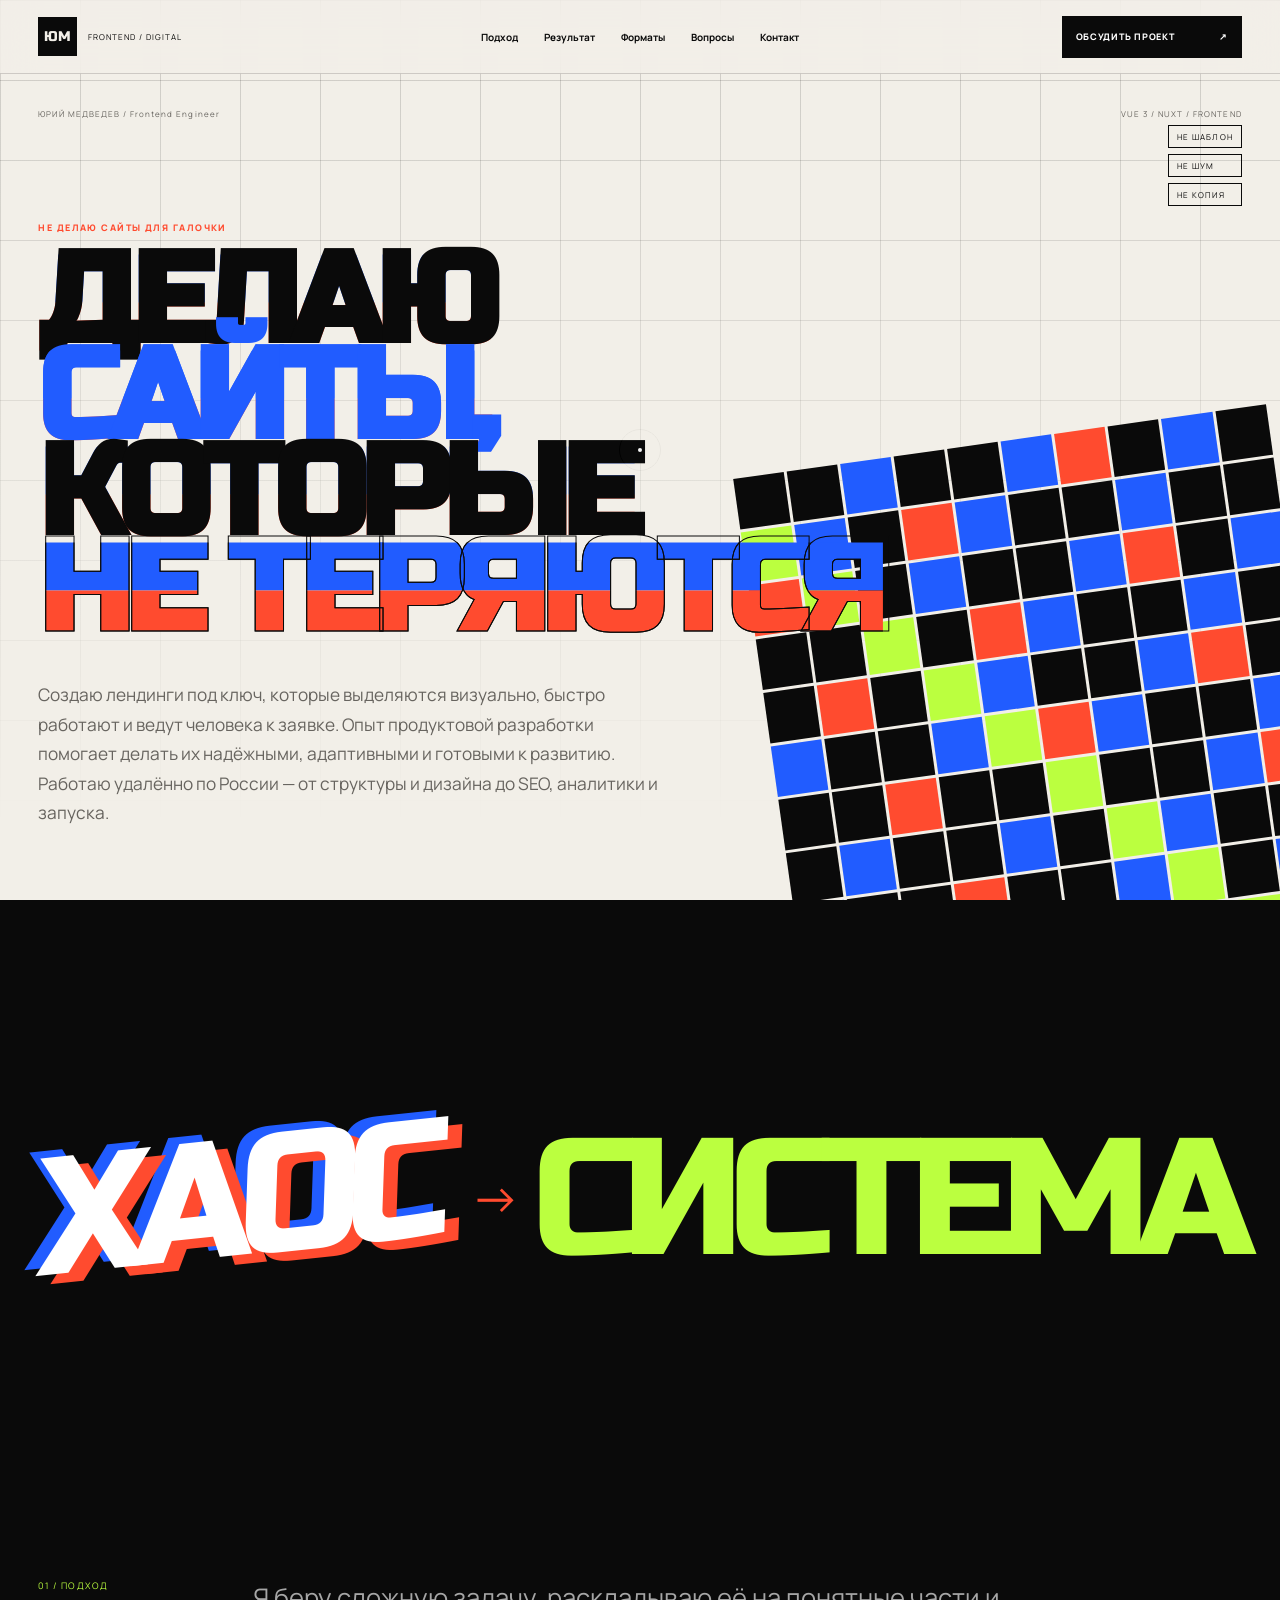
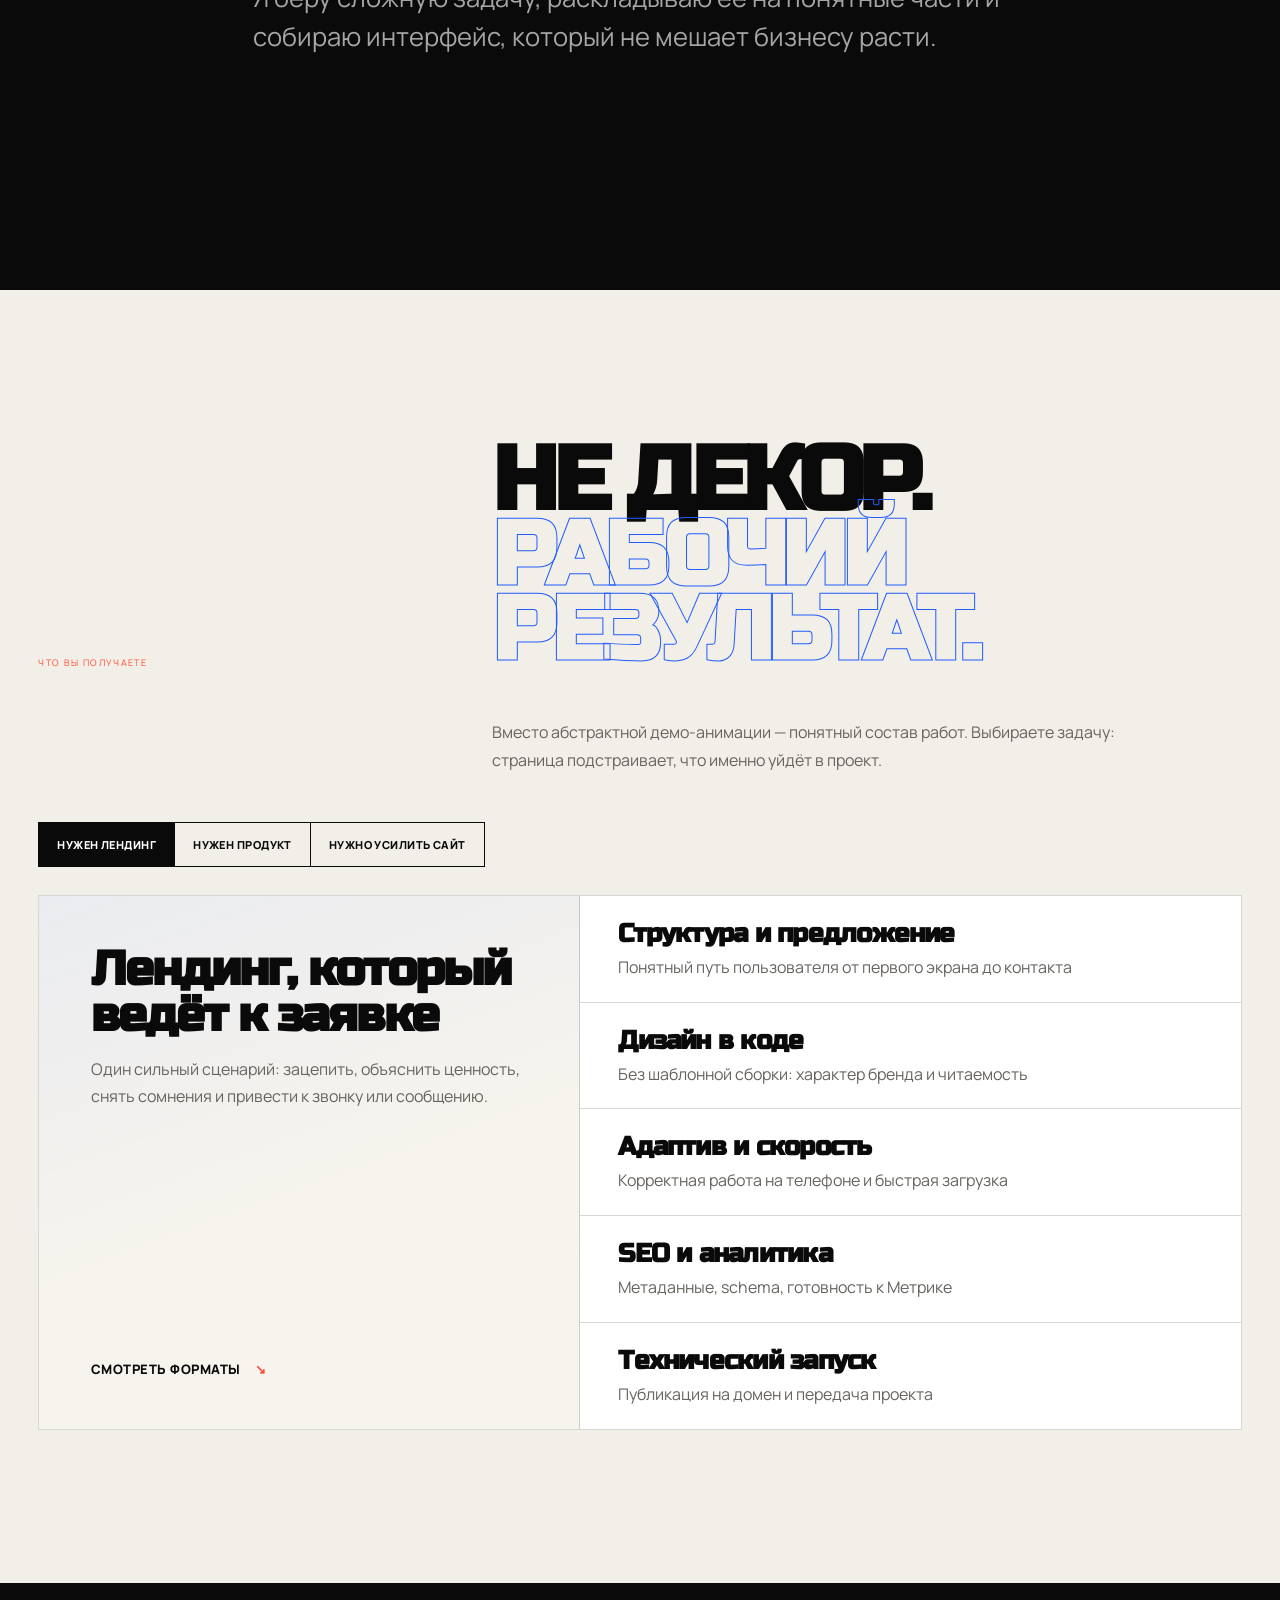
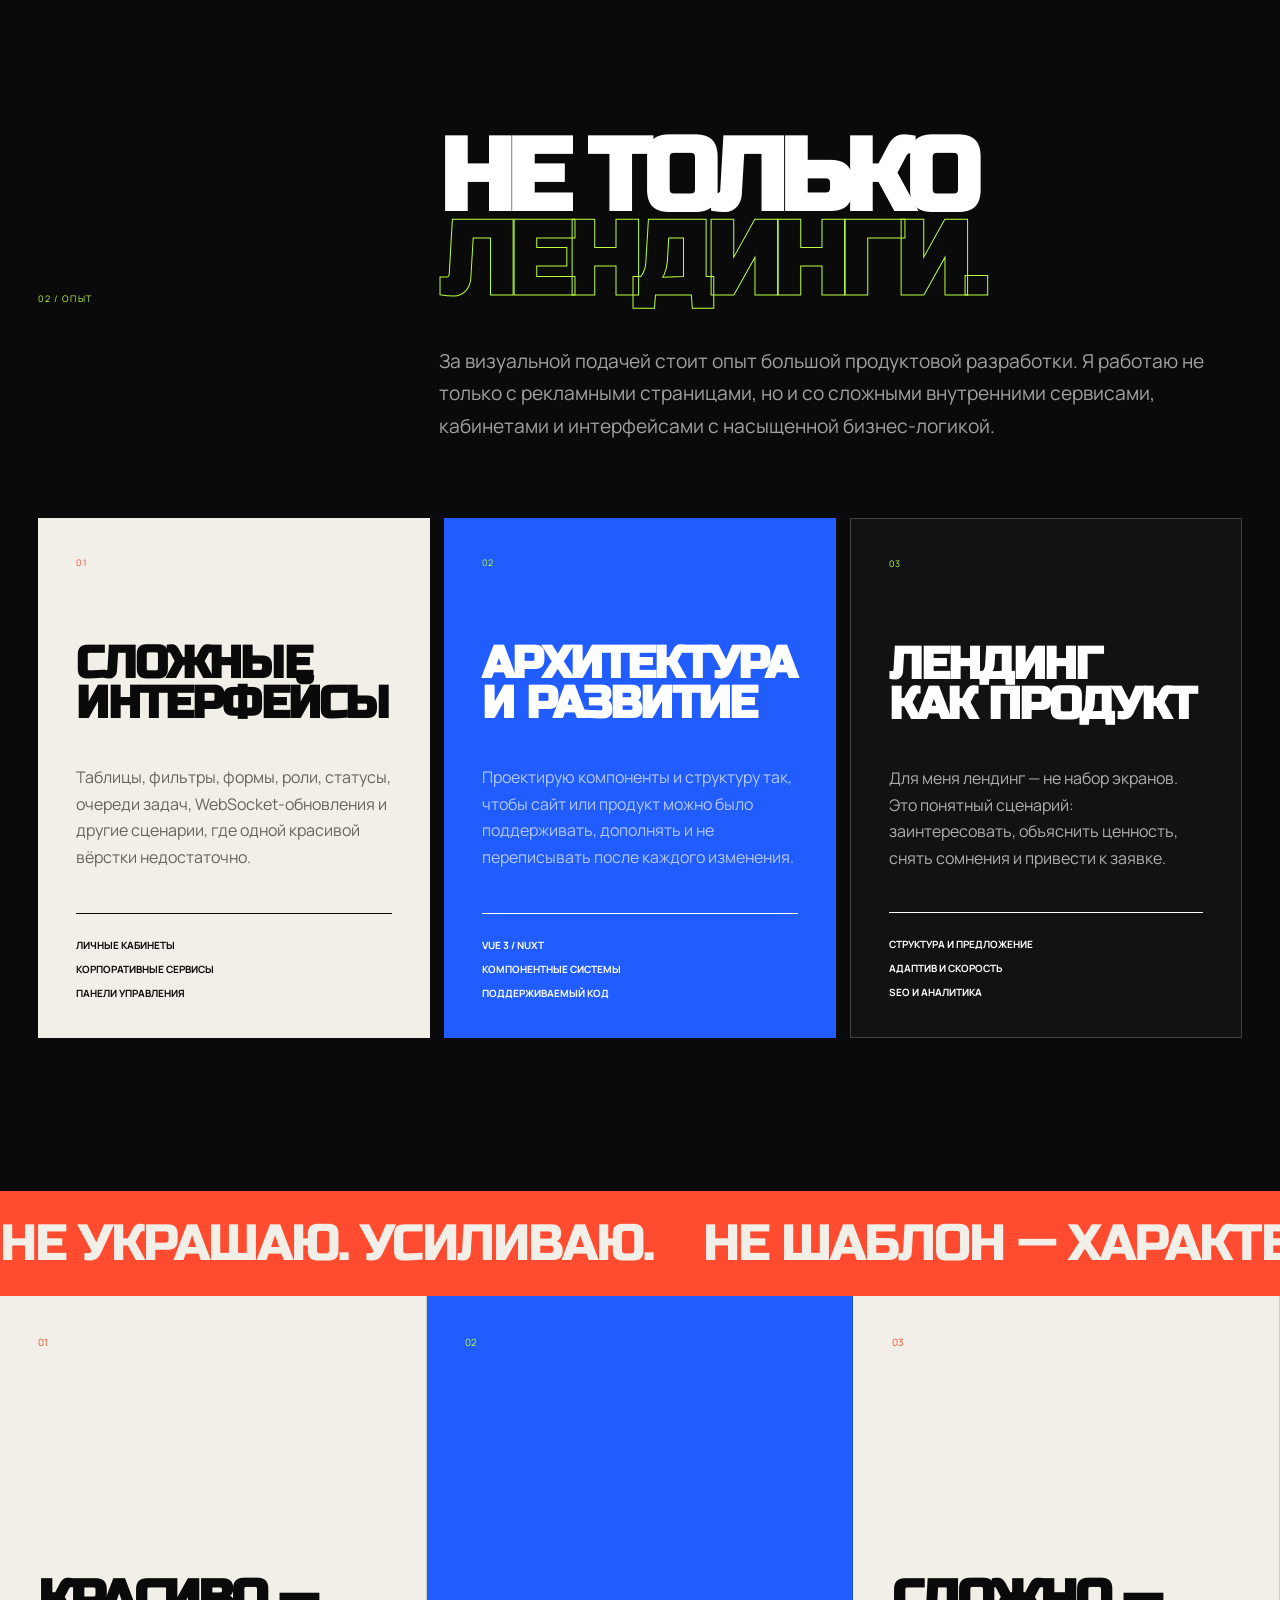
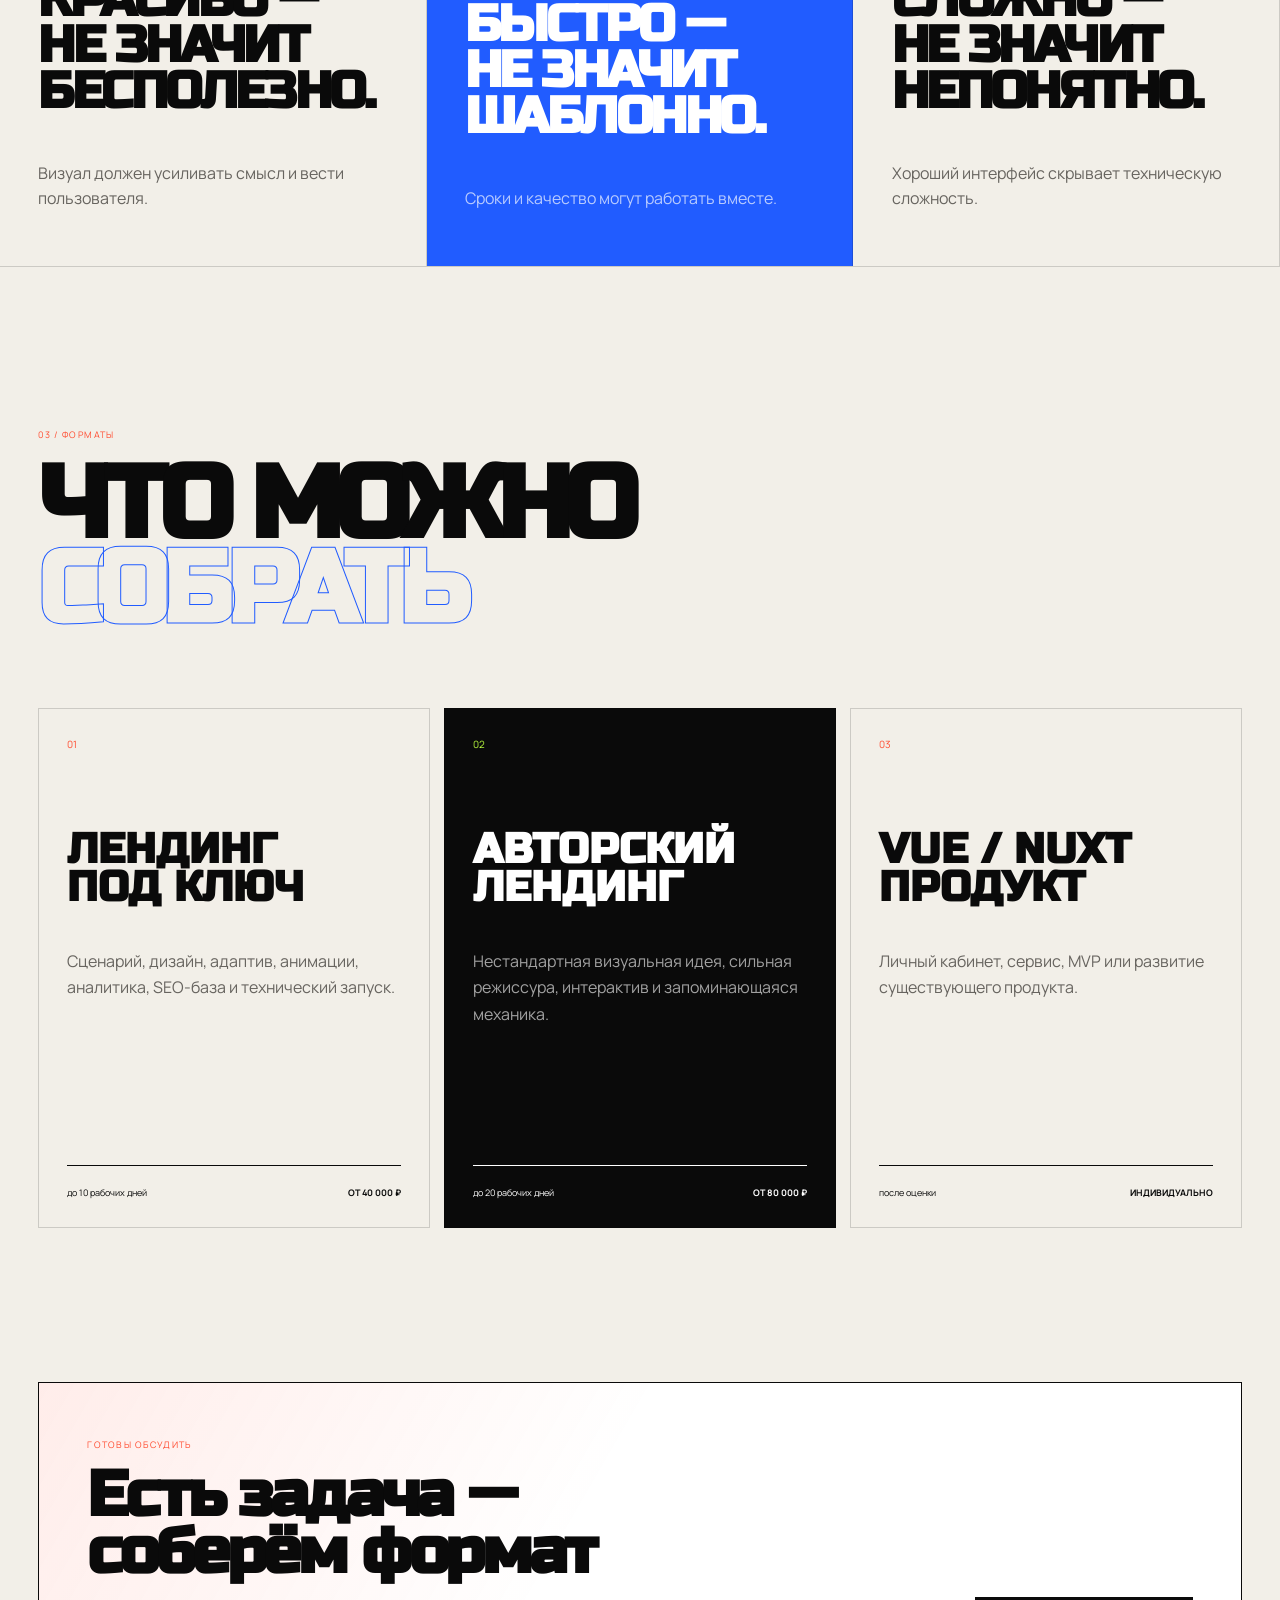
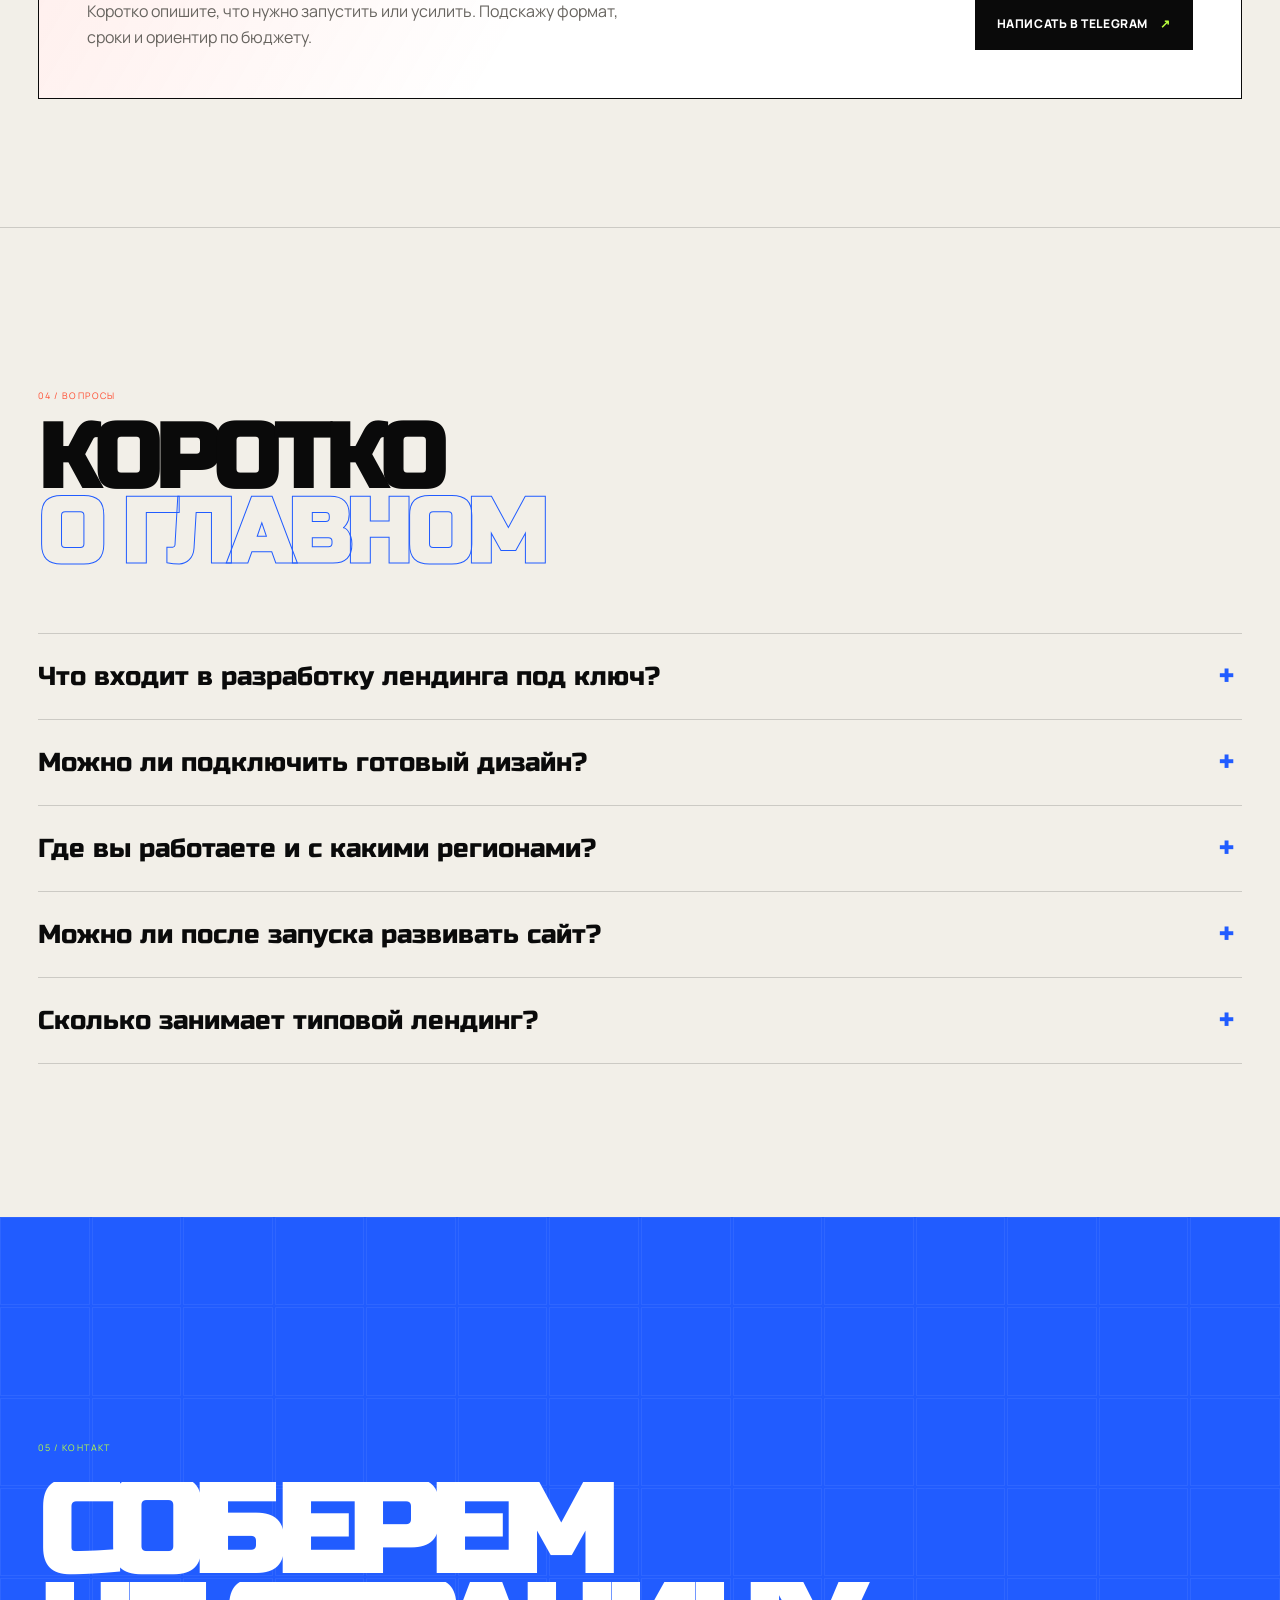
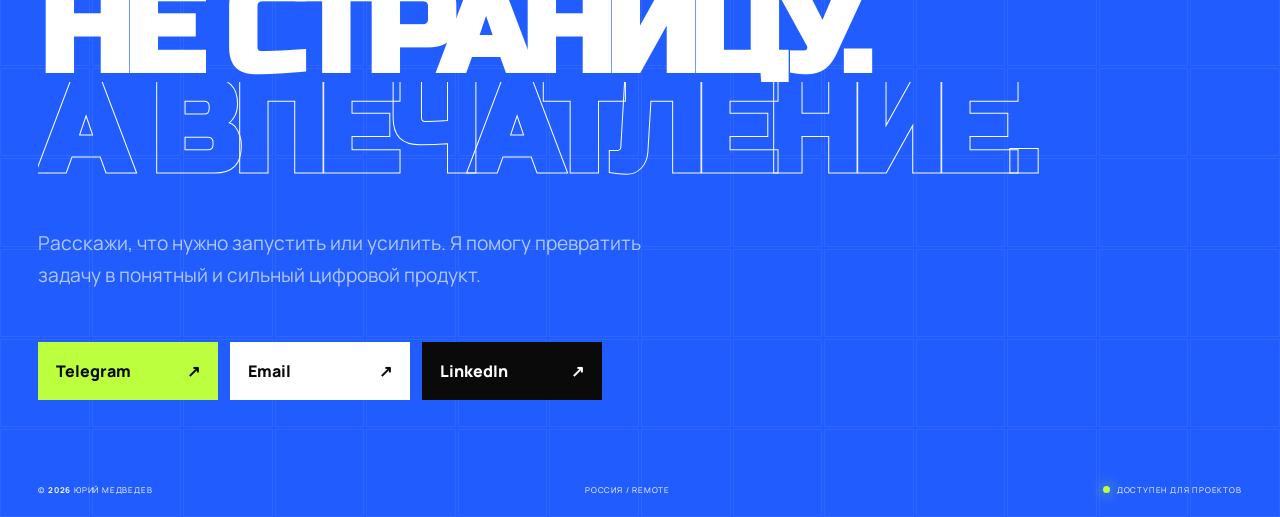
==== index.html @ 00f620ca "Publish vizitka v2: selling result block, seamless marquee, FAQ and SEO polish." ====
<!doctype html>
<html lang="ru">
<head>
  <meta charset="UTF-8">
  <meta name="viewport" content="width=device-width, initial-scale=1">

  <title>Разработка лендингов под ключ и Vue / Nuxt-интерфейсов — Юрий Медведев</title>
  <meta name="description" content="Лендинги под ключ от 40 000 ₽ и Vue / Nuxt-продукты: структура, дизайн, адаптив, анимации, SEO и запуск. Работаю удалённо по всей России. Telegram: @beer39.">
  <meta name="author" content="Юрий Медведев">
  <meta name="robots" content="index, follow, max-image-preview:large, max-snippet:-1">
  <meta name="theme-color" content="#f2efe8">
  <meta name="format-detection" content="telephone=no">
  <meta name="geo.region" content="RU-KGD">
  <meta name="geo.placename" content="Калининград">
  <meta name="keywords" content="разработка лендинга под ключ, авторский лендинг, создание сайта, Vue разработчик, Nuxt разработчик, frontend разработчик, продуктовый интерфейс, SEO лендинга, разработка сайта удалённо, Юрий Медведев">
  <link rel="alternate" hreflang="ru" href="http://mdv39.xsph.ru/">
  <link rel="alternate" hreflang="x-default" href="http://mdv39.xsph.ru/">

  <meta property="og:type" content="website">
  <meta property="og:title" content="Юрий Медведев — лендинги и Vue / Nuxt-интерфейсы">
  <meta property="og:description" content="От структуры и дизайна до SEO, аналитики и запуска. Удалённо по всей России.">
  <meta property="og:url" content="http://mdv39.xsph.ru/">
  <meta property="og:site_name" content="Юрий Медведев — веб-разработка">
  <meta property="og:image" content="http://mdv39.xsph.ru/preview.jpg">
  <meta property="og:image:alt" content="Юрий Медведев — разработка лендингов и интерфейсов">
  <meta property="og:locale" content="ru_RU">
  <meta name="twitter:card" content="summary_large_image">
  <meta name="twitter:title" content="Разработка лендингов под ключ — Юрий Медведев">
  <meta name="twitter:description" content="Лендинги от 40 000 ₽ и сложные Vue / Nuxt-интерфейсы. Удалённо по России.">
  <meta name="twitter:image" content="http://mdv39.xsph.ru/preview.jpg">

  <link rel="icon" href="favicon.svg" type="image/svg+xml">
  <link rel="shortcut icon" href="favicon.svg" type="image/svg+xml">
  <link rel="apple-touch-icon" href="favicon.svg">

  <link rel="canonical" href="http://mdv39.xsph.ru/">
  <link rel="preconnect" href="https://fonts.googleapis.com">
  <link rel="preconnect" href="https://fonts.gstatic.com" crossorigin>
  <link href="https://fonts.googleapis.com/css2?family=Manrope:wght@400;500;600;700;800&family=Russo+One&display=swap" rel="stylesheet">
  <link rel="stylesheet" href="style.css">
  <!-- Yandex.Metrika counter -->
    <script type="text/javascript">
    (function(m,e,t,r,i,k,a){
        m[i]=m[i]||function(){(m[i].a=m[i].a||[]).push(arguments)};
        m[i].l=1*new Date();
        for (var j = 0; j < document.scripts.length; j++) {if (document.scripts[j].src === r) { return; }}
        k=e.createElement(t),a=e.getElementsByTagName(t)[0],k.async=1,k.src=r,a.parentNode.insertBefore(k,a)
    })(window, document,'script','https://mc.yandex.ru/metrika/tag.js?id=111328054', 'ym');

    ym(111328054, 'init', {ssr:true, webvisor:true, clickmap:true, ecommerce:"dataLayer", referrer: document.referrer, url: location.href, accurateTrackBounce:true, trackLinks:true});
    </script>
    <noscript><div><img src="https://mc.yandex.ru/watch/111328054" style="position:absolute; left:-9999px;" alt="" /></div></noscript>
    <!-- /Yandex.Metrika counter -->

  <script type="application/ld+json">
  {
    "@context": "https://schema.org",
    "@graph": [
      {
        "@type": "WebSite",
        "@id": "http://mdv39.xsph.ru/#website",
        "url": "http://mdv39.xsph.ru/",
        "name": "Юрий Медведев — разработка сайтов",
        "description": "Лендинги под ключ и Vue / Nuxt-интерфейсы: структура, дизайн, SEO, аналитика и запуск.",
        "inLanguage": "ru-RU",
        "publisher": {"@id": "http://mdv39.xsph.ru/#person"}
      },
      {
        "@type": "Person",
        "@id": "http://mdv39.xsph.ru/#person",
        "name": "Юрий Медведев",
        "alternateName": "Yuri Medvedev",
        "jobTitle": "Frontend-разработчик",
        "url": "http://mdv39.xsph.ru/",
        "email": "pq39kmk@mail.ru",
        "address": {
          "@type": "PostalAddress",
          "addressLocality": "Калининград",
          "addressCountry": "RU"
        },
        "sameAs": [
          "https://t.me/beer39",
          "https://www.linkedin.com/in/yuri-medvedev39/"
        ],
        "knowsAbout": [
          "Разработка лендингов",
          "Vue.js",
          "Nuxt",
          "Адаптивная вёрстка",
          "Веб-производительность",
          "Архитектура интерфейсов",
          "SEO"
        ]
      },
      {
        "@type": "ProfessionalService",
        "@id": "http://mdv39.xsph.ru/#service",
        "name": "Разработка лендингов и веб-интерфейсов",
        "url": "http://mdv39.xsph.ru/",
        "provider": {"@id": "http://mdv39.xsph.ru/#person"},
        "areaServed": [
          {"@type": "Country", "name": "Россия"},
          {"@type": "AdministrativeArea", "name": "Калининградская область"}
        ],
        "serviceType": [
          "Лендинг под ключ",
          "Авторский лендинг",
          "Разработка Vue / Nuxt-интерфейсов"
        ],
        "priceRange": "₽₽",
        "hasOfferCatalog": {
          "@type": "OfferCatalog",
          "name": "Форматы работы",
          "itemListElement": [
            {
              "@type": "Offer",
              "priceCurrency": "RUB",
              "price": "40000",
              "itemOffered": {
                "@type": "Service",
                "name": "Лендинг под ключ",
                "description": "Сценарий, дизайн, адаптив, анимации, SEO-база, аналитика и технический запуск."
              }
            },
            {
              "@type": "Offer",
              "priceCurrency": "RUB",
              "price": "80000",
              "itemOffered": {
                "@type": "Service",
                "name": "Авторский лендинг",
                "description": "Нестандартная визуальная идея, сильная режиссура, интерактив и запоминающаяся механика."
              }
            },
            {
              "@type": "Offer",
              "itemOffered": {
                "@type": "Service",
                "name": "Vue / Nuxt продукт",
                "description": "Личный кабинет, сервис, MVP или развитие существующего продукта."
              }
            }
          ]
        }
      },
      {
        "@type": "FAQPage",
        "@id": "http://mdv39.xsph.ru/#faq",
        "mainEntity": [
          {
            "@type": "Question",
            "name": "Что входит в разработку лендинга под ключ?",
            "acceptedAnswer": {
              "@type": "Answer",
              "text": "Структура страницы, визуальная концепция, адаптивная разработка, анимации, базовая SEO-настройка, подключение аналитики и технический запуск."
            }
          },
          {
            "@type": "Question",
            "name": "Можно ли подключить готовый дизайн?",
            "acceptedAnswer": {
              "@type": "Answer",
              "text": "Да. Возможна разработка по готовому макету или полный цикл от структуры и визуального направления до публикации."
            }
          },
          {
            "@type": "Question",
            "name": "Где вы работаете и с какими регионами?",
            "acceptedAnswer": {
              "@type": "Answer",
              "text": "Работаю удалённо по всей России. База в Калининграде, проекты веду с клиентами из любых регионов — от Москвы и Санкт-Петербурга до регионов. Связь в Telegram, email или LinkedIn."
            }
          },
          {
            "@type": "Question",
            "name": "Можно ли после запуска развивать сайт?",
            "acceptedAnswer": {
              "@type": "Answer",
              "text": "Да. Структура и код создаются так, чтобы добавлять новые блоки, страницы, интеграции и функциональность без полной переделки проекта."
            }
          },
          {
            "@type": "Question",
            "name": "Сколько занимает типовой лендинг?",
            "acceptedAnswer": {
              "@type": "Answer",
              "text": "Обычно 1–3 недели в зависимости от объёма, контента и правок. Сложный продукт или Vue / Nuxt-интерфейс оценивается отдельно после короткого брифа."
            }
          }
        ]
      }
    ]
  }
  </script>

</head>

<body>
  <div class="preloader" id="preloader">
    <div class="preloader__word">СОБИРАЮ</div>
    <div class="preloader__line"><i></i></div>
    <span>структуру из хаоса</span>
  </div>

  <div class="cursor" aria-hidden="true">
    <span></span>
  </div>

  <header class="header">
    <a class="brand magnetic" href="#top">
      <span>ЮМ</span>
      <small>frontend / digital</small>
    </a>

    <nav>
      <a href="#approach">Подход</a>
      <a href="#result">Результат</a>
      <!-- <a href="#landings">Работы</a> -->
      <a href="#services">Форматы</a>
      <a href="#faq">Вопросы</a>
      <a href="#contact">Контакт</a>
    </nav>

    <a class="header-action magnetic" href="#contact">
      Обсудить проект
      <b>↗</b>
    </a>
  </header>

  <main>
    <section class="hero" id="top">
      <div class="hero__topline reveal">
        <span>ЮРИЙ МЕДВЕДЕВ / Frontend Engineer</span>
        <span class="hero__topline-info">VUE 3 / NUXT / FRONTEND</span>
      </div>

      <div class="hero__copy">
        <p class="hero__eyebrow reveal">НЕ ДЕЛАЮ САЙТЫ ДЛЯ ГАЛОЧКИ</p>

        <h1 class="hero-title" aria-label="Делаю сайты, которые не теряются">
          <span class="hero-line line-a">
            <i data-shadow="ДЕЛАЮ">ДЕЛАЮ</i>
          </span>
          <span class="hero-line line-b">
            <i data-shadow="САЙТЫ,">САЙТЫ,</i>
          </span>
          <span class="hero-line line-c">
            <i data-shadow="КОТОРЫЕ">КОТОРЫЕ</i>
          </span>
          <span class="hero-line line-d">
            <i data-shadow="НЕ ТЕРЯЮТСЯ">НЕ ТЕРЯЮТСЯ</i>
          </span>
        </h1>

        <div class="hero__bottom reveal">
          <p>
            Создаю лендинги под ключ, которые выделяются визуально,
            быстро работают и ведут человека к заявке. Опыт продуктовой разработки помогает делать их надёжными, адаптивными и готовыми к развитию.
             Работаю удалённо по России — от структуры и дизайна до SEO, аналитики и запуска.
          </p>

<!--          <a class="hero-cta magnetic" href="#landings">-->
<!--            <span>Посмотреть лендинги</span>-->
<!--            <b>↓</b>-->
<!--          </a>-->
        </div>
      </div>

      <div class="hero-grid" id="heroGrid" aria-hidden="true"></div>

      <div class="hero__stamp">
        <span>НЕ ШАБЛОН</span>
        <span>НЕ ШУМ</span>
        <span>НЕ КОПИЯ</span>
      </div>
    </section>

    <section class="transition-section" id="approach">
      <div class="transition-word chaos-word">ХАОС</div>
      <div class="transition-arrow">↓</div>
      <div class="transition-word system-word">СИСТЕМА</div>

      <div class="transition-copy reveal">
        <span>01 / ПОДХОД</span>
        <p>
          Я беру сложную задачу, раскладываю её на понятные части
          и собираю интерфейс, который не мешает бизнесу расти.
        </p>
      </div>
    </section>

    <section class="result-section" id="result" aria-labelledby="result-title">
      <div class="result-head reveal">
        <span>ЧТО ВЫ ПОЛУЧАЕТЕ</span>
        <h2 id="result-title">НЕ ДЕКОР.<br><em>РАБОЧИЙ РЕЗУЛЬТАТ.</em></h2>
        <p>
          Вместо абстрактной демо-анимации — понятный состав работ.
          Выбираете задачу: страница подстраивает, что именно уйдёт в проект.
        </p>
      </div>

      <div class="result-tabs" role="tablist" aria-label="Тип задачи">
        <button type="button" class="result-tab is-active" role="tab" aria-selected="true" aria-controls="panel-landing" id="tab-landing" data-panel="landing">Нужен лендинг</button>
        <button type="button" class="result-tab" role="tab" aria-selected="false" aria-controls="panel-product" id="tab-product" data-panel="product">Нужен продукт</button>
        <button type="button" class="result-tab" role="tab" aria-selected="false" aria-controls="panel-upgrade" id="tab-upgrade" data-panel="upgrade">Нужно усилить сайт</button>
      </div>

      <div class="result-panels">
        <div class="result-panel is-active" role="tabpanel" id="panel-landing" aria-labelledby="tab-landing">
          <div class="result-copy">
            <h3>Лендинг, который ведёт к заявке</h3>
            <p>Один сильный сценарий: зацепить, объяснить ценность, снять сомнения и привести к звонку или сообщению.</p>
            <a class="result-cta magnetic" href="#services">Смотреть форматы <b>↘</b></a>
          </div>
          <ul class="result-list">
            <li><strong>Структура и предложение</strong><span>Понятный путь пользователя от первого экрана до контакта</span></li>
            <li><strong>Дизайн в коде</strong><span>Без шаблонной сборки: характер бренда и читаемость</span></li>
            <li><strong>Адаптив и скорость</strong><span>Корректная работа на телефоне и быстрая загрузка</span></li>
            <li><strong>SEO и аналитика</strong><span>Метаданные, schema, готовность к Метрике</span></li>
            <li><strong>Технический запуск</strong><span>Публикация на домен и передача проекта</span></li>
          </ul>
        </div>

        <div class="result-panel" role="tabpanel" id="panel-product" aria-labelledby="tab-product" hidden>
          <div class="result-copy">
            <h3>Vue / Nuxt-интерфейс под рост</h3>
            <p>Кабинет, сервис или MVP: архитектура, которую можно развивать, а не переписывать после каждого изменения.</p>
            <a class="result-cta magnetic" href="#services">Обсудить продукт <b>↘</b></a>
          </div>
          <ul class="result-list">
            <li><strong>Сценарии и роли</strong><span>Экраны под реальные задачи пользователей</span></li>
            <li><strong>Компонентная система</strong><span>Единый UI, меньше хаоса между дизайном и кодом</span></li>
            <li><strong>Данные без тормозов</strong><span>Таблицы, фильтры, статусы и обновления</span></li>
            <li><strong>Поддерживаемый код</strong><span>Vue 3 / Nuxt и понятная структура</span></li>
            <li><strong>План развития</strong><span>Что делать после первого релиза</span></li>
          </ul>
        </div>

        <div class="result-panel" role="tabpanel" id="panel-upgrade" aria-labelledby="tab-upgrade" hidden>
          <div class="result-copy">
            <h3>Усиление существующего проекта</h3>
            <p>Если сайт уже есть, но он не продаёт, тормозит или сложно поддерживать — разбираем узкие места и усиливаем точечно.</p>
            <a class="result-cta magnetic" href="#contact">Запросить оценку <b>↗</b></a>
          </div>
          <ul class="result-list">
            <li><strong>Аудит</strong><span>Структура, скорость, SEO, адаптив и сценарий</span></li>
            <li><strong>Приоритеты</strong><span>Что даст эффект быстрее всего</span></li>
            <li><strong>Точечные правки</strong><span>Без полной переделки, если она не нужна</span></li>
            <li><strong>Новое предложение</strong><span>Тексты и блоки, которые закрывают возражения</span></li>
            <li><strong>Дорожная карта</strong><span>Понятный план следующих шагов</span></li>
          </ul>
        </div>
      </div>
    </section>
<!--
    <section class="portfolio" id="landings">
      <div class="portfolio-head reveal">
        <span>02 / РАБОТЫ</span>
        <h2>САЙТЫ,<br><em>КОТОРЫЕ ГОВОРЯТ</em></h2>
        <p>
          Несколько выбранных проектов на главной.
          Полная подборка — на отдельной странице.
        </p>
      </div>

      <div class="portfolio-grid">
        <a class="portfolio-card reveal" href="#" target="_blank" rel="noopener">
          <img src="assets/landing-01.svg" alt="Превью лендинга — замените на скрин проекта" width="1200" height="800" loading="lazy">
          <div><span>Лендинг / 01</span><h3>Название проекта</h3><b>Открыть сайт ↗</b></div>
        </a>
        <a class="portfolio-card reveal" href="#" target="_blank" rel="noopener">
          <img src="assets/landing-02.svg" alt="Превью лендинга — замените на скрин проекта" width="1200" height="800" loading="lazy">
          <div><span>Лендинг / 02</span><h3>Название проекта</h3><b>Открыть сайт ↗</b></div>
        </a>
        <a class="portfolio-card reveal" href="#" target="_blank" rel="noopener">
          <img src="assets/landing-03.svg" alt="Превью лендинга — замените на скрин проекта" width="1200" height="800" loading="lazy">
          <div><span>Лендинг / 03</span><h3>Название проекта</h3><b>Открыть сайт ↗</b></div>
        </a>
        <a class="portfolio-card reveal" href="#" target="_blank" rel="noopener">
          <img src="assets/landing-04.svg" alt="Превью лендинга — замените на скрин проекта" width="1200" height="800" loading="lazy">
          <div><span>Лендинг / 04</span><h3>Название проекта</h3><b>Открыть сайт ↗</b></div>
        </a>
      </div>

      <a class="portfolio-all magnetic reveal" href="landings.html">
        <span>Посмотреть все работы</span><b>↗</b>
      </a>
    </section>
-->

    <section class="expertise" id="proof">
      <div class="expertise-head reveal">
        <span>02 / ОПЫТ</span>
        <h2>НЕ ТОЛЬКО<br><em>ЛЕНДИНГИ.</em></h2>
        <p>
          За визуальной подачей стоит опыт большой продуктовой разработки.
          Я работаю не только с рекламными страницами, но и со сложными
          внутренними сервисами, кабинетами и интерфейсами с насыщенной бизнес-логикой.
        </p>
      </div>

      <div class="expertise-grid">
        <article class="expertise-card reveal">
          <span>01</span>
          <h3>СЛОЖНЫЕ<br>ИНТЕРФЕЙСЫ</h3>
          <p>
            Таблицы, фильтры, формы, роли, статусы, очереди задач,
            WebSocket-обновления и другие сценарии, где одной красивой вёрстки недостаточно.
          </p>
          <ul>
            <li>Личные кабинеты</li>
            <li>Корпоративные сервисы</li>
            <li>Панели управления</li>
          </ul>
        </article>

        <article class="expertise-card expertise-card--blue reveal">
          <span>02</span>
          <h3>АРХИТЕКТУРА<br>И РАЗВИТИЕ</h3>
          <p>
            Проектирую компоненты и структуру так, чтобы сайт или продукт
            можно было поддерживать, дополнять и не переписывать после каждого изменения.
          </p>
          <ul>
            <li>Vue 3 / Nuxt</li>
            <li>Компонентные системы</li>
            <li>Поддерживаемый код</li>
          </ul>
        </article>

        <article class="expertise-card expertise-card--dark reveal">
          <span>03</span>
          <h3>ЛЕНДИНГ<br>КАК ПРОДУКТ</h3>
          <p>
            Для меня лендинг — не набор экранов. Это понятный сценарий:
            заинтересовать, объяснить ценность, снять сомнения и привести к заявке.
          </p>
          <ul>
            <li>Структура и предложение</li>
            <li>Адаптив и скорость</li>
            <li>SEO и аналитика</li>
          </ul>
        </article>
      </div>
    </section>

<section class="manifest">
      <div class="manifest-marquee" aria-hidden="true">
        <div class="manifest-track">
          <div class="manifest-group">
            <span>НЕ УКРАШАЮ. УСИЛИВАЮ.</span>
            <span>НЕ ШАБЛОН — ХАРАКТЕР.</span>
            <span>СМЫСЛ ПРЕЖДЕ ДЕКОРА.</span>
            <span>БЫСТРО И ПО ДЕЛУ.</span>
            <span>ОТ СТРУКТУРЫ ДО ЗАПУСКА.</span>
            <span>САЙТ, КОТОРЫЙ РАБОТАЕТ.</span>
          </div>
          <div class="manifest-group">
            <span>НЕ УКРАШАЮ. УСИЛИВАЮ.</span>
            <span>НЕ ШАБЛОН — ХАРАКТЕР.</span>
            <span>СМЫСЛ ПРЕЖДЕ ДЕКОРА.</span>
            <span>БЫСТРО И ПО ДЕЛУ.</span>
            <span>ОТ СТРУКТУРЫ ДО ЗАПУСКА.</span>
            <span>САЙТ, КОТОРЫЙ РАБОТАЕТ.</span>
          </div>
        </div>
      </div>

      <div class="manifest-grid">
        <article class="manifest-card reveal">
          <span>01</span>
          <h3>КРАСИВО —<br>НЕ ЗНАЧИТ<br>БЕСПОЛЕЗНО.</h3>
          <p>Визуал должен усиливать смысл и вести пользователя.</p>
        </article>

        <article class="manifest-card manifest-card--dark reveal">
          <span>02</span>
          <h3>БЫСТРО —<br>НЕ ЗНАЧИТ<br>ШАБЛОННО.</h3>
          <p>Сроки и качество могут работать вместе.</p>
        </article>

        <article class="manifest-card reveal">
          <span>03</span>
          <h3>СЛОЖНО —<br>НЕ ЗНАЧИТ<br>НЕПОНЯТНО.</h3>
          <p>Хороший интерфейс скрывает техническую сложность.</p>
        </article>
      </div>
    </section>

    <section class="services" id="services">
      <div class="services-head reveal">
        <span>03 / ФОРМАТЫ</span>
        <h2>ЧТО МОЖНО<br><em>СОБРАТЬ</em></h2>
      </div>

      <div class="services-grid">
        <article class="service-card reveal">
          <div class="service-no">01</div>
          <h3>ЛЕНДИНГ<br>ПОД КЛЮЧ</h3>
          <p>
            Сценарий, дизайн, адаптив, анимации,
            аналитика, SEO-база и технический запуск.
          </p>
          <div class="service-bottom">
            <span>до 10 рабочих дней</span>
            <strong>от 40 000 ₽</strong>
          </div>
        </article>

        <article class="service-card service-card--accent reveal">
          <div class="service-no">02</div>
          <h3>АВТОРСКИЙ<br>ЛЕНДИНГ</h3>
          <p>
            Нестандартная визуальная идея, сильная режиссура,
            интерактив и запоминающаяся механика.
          </p>
          <div class="service-bottom">
            <span>до 20 рабочих дней</span>
            <strong>от 80 000 ₽</strong>
          </div>
        </article>

        <article class="service-card reveal">
          <div class="service-no">03</div>
          <h3>VUE / NUXT<br>ПРОДУКТ</h3>
          <p>
            Личный кабинет, сервис, MVP или развитие
            существующего продукта.
          </p>
          <div class="service-bottom">
            <span>после оценки</span>
            <strong>индивидуально</strong>
          </div>
        </article>
      </div>
    </section>

    <section class="mid-cta" aria-label="Быстрый контакт">
      <div class="mid-cta__inner reveal">
        <div>
          <span>ГОТОВЫ ОБСУДИТЬ</span>
          <h2>Есть задача —<br>соберём формат</h2>
          <p>Коротко опишите, что нужно запустить или усилить. Подскажу формат, сроки и ориентир по бюджету.</p>
        </div>
        <a class="magnetic" href="https://t.me/beer39" target="_blank" rel="noopener">Написать в Telegram <b>↗</b></a>
      </div>
    </section>


    <section class="faq" id="faq">
      <div class="faq-head reveal">
        <span>04 / ВОПРОСЫ</span>
        <h2>КОРОТКО<br><em>О ГЛАВНОМ</em></h2>
      </div>

      <div class="faq-list">
        <details class="reveal">
          <summary>Что входит в разработку лендинга под ключ?</summary>
          <p>Структура страницы, визуальная концепция, адаптивная разработка, анимации, базовая SEO-настройка, подключение аналитики и технический запуск.</p>
        </details>
        <details class="reveal">
          <summary>Можно ли подключить готовый дизайн?</summary>
          <p>Да. Могу разработать сайт по готовому макету либо собрать весь проект целиком — от структуры и визуального направления до публикации.</p>
        </details>
        <details class="reveal">
          <summary>Где вы работаете и с какими регионами?</summary>
          <p>Работаю удалённо по всей России. База в Калининграде, проекты веду с клиентами из любых регионов — Москва, Санкт-Петербург и дальше. Связь в Telegram, email или LinkedIn.</p>
        </details>
        <details class="reveal">
          <summary>Можно ли после запуска развивать сайт?</summary>
          <p>Да. Структура и код создаются так, чтобы добавлять новые блоки, страницы, интеграции и функциональность без полной переделки проекта.</p>
        </details>
        <details class="reveal">
          <summary>Сколько занимает типовой лендинг?</summary>
          <p>Обычно 1–3 недели в зависимости от объёма, контента и правок. Сложный продукт или Vue / Nuxt-интерфейс оцениваю отдельно после короткого брифа.</p>
        </details>
      </div>
    </section>

    <section class="contact" id="contact">
      <div class="contact-grid" id="contactGrid" aria-hidden="true"></div>

      <div class="contact-copy">
        <span class="contact-label reveal">05 / КОНТАКТ</span>

        <h2 class="contact-title">
          <span><i>СОБЕРЁМ</i></span>
          <span><i>НЕ СТРАНИЦУ.</i></span>
          <span class="outline"><i>А ВПЕЧАТЛЕНИЕ.</i></span>
        </h2>

        <p class="contact-text reveal">
          Расскажи, что нужно запустить или усилить.
          Я помогу превратить задачу в понятный и сильный цифровой продукт.
        </p>

        <div class="contact-links reveal">
          <a class="magnetic" href="https://t.me/beer39" target="_blank" rel="noopener">
            Telegram <b>↗</b>
          </a>
          <div class="contact-email">
            <a class="magnetic" href="mailto:pq39kmk@mail.ru" data-email="pq39kmk@mail.ru">
              Email <b>↗</b>
            </a>
            <button type="button" class="email-copy" aria-label="Скопировать email">
              Скопировать
            </button>
          </div>
          <a class="magnetic" href="https://www.linkedin.com/in/yuri-medvedev39/" target="_blank" rel="noopener">
            LinkedIn <b>↗</b>
          </a>
        </div>
      </div>

      <footer>
        <span>© <b id="year"></b> ЮРИЙ МЕДВЕДЕВ</span>
        <span>РОССИЯ / REMOTE</span>
        <span><i></i> ДОСТУПЕН ДЛЯ ПРОЕКТОВ</span>
      </footer>
    </section>
  </main>

  <script src="script.js"></script>
</body>
</html>
---- style.css ----
:root {
  --paper: #f2efe8;
  --ink: #0a0a0a;
  --muted: #67645f;
  --line: rgba(10,10,10,.16);
  --red: #ff4b2f;
  --blue: #215cff;
  --lime: #bbff3f;
  --yellow: #ffcc00;
  --display: "Russo One", sans-serif;
  --body: "Manrope", sans-serif;
  --pad: clamp(18px, 3vw, 48px);
}

* { box-sizing: border-box; }
html { scroll-behavior: smooth; }
body {
  margin: 0;
  color: var(--ink);
  background: var(--paper);
  font-family: var(--body);
  overflow-x: hidden;
  cursor: none;
}
body.locked { overflow: hidden; }

a { color: inherit; text-decoration: none; }
button { color: inherit; font: inherit; }
::selection { color: white; background: var(--red); }

.preloader {
  position: fixed;
  inset: 0;
  z-index: 9999;
  padding: var(--pad);
  display: flex;
  flex-direction: column;
  justify-content: center;
  color: var(--paper);
  background: var(--ink);
  transition: transform 1s cubic-bezier(.76,0,.24,1);
}
.preloader.hide { transform: translateY(-100%); }
.preloader__word {
  font-family: var(--display);
  font-size: clamp(70px, 15vw, 220px);
  line-height: .8;
  letter-spacing: -.08em;
}
.preloader__line {
  height: 3px;
  margin: 40px 0 15px;
  background: rgba(255,255,255,.15);
  overflow: hidden;
}
.preloader__line i {
  display: block;
  width: 100%;
  height: 100%;
  background: var(--lime);
  transform-origin: left;
  animation: load 1.5s cubic-bezier(.65,0,.35,1) forwards;
}
.preloader span {
  color: rgba(255,255,255,.55);
  font-size: 10px;
  letter-spacing: .16em;
  text-transform: uppercase;
}
@keyframes load { from { transform: scaleX(0); } to { transform: scaleX(1); } }

.cursor {
  position: fixed;
  top: 0;
  left: 0;
  z-index: 9998;
  width: 42px;
  height: 42px;
  border: 1px solid var(--ink);
  border-radius: 50%;
  pointer-events: none;
  transform: translate(-50%,-50%);
  transition: width .2s, height .2s, background .2s, border-color .2s;
  mix-blend-mode: difference;
}
.cursor span {
  position: absolute;
  left: 50%;
  top: 50%;
  width: 4px;
  height: 4px;
  border-radius: 50%;
  background: white;
  transform: translate(-50%,-50%);
}
.cursor.active {
  width: 78px;
  height: 78px;
  background: white;
  border-color: white;
}

.header {
  position: fixed;
  inset: 0 0 auto;
  z-index: 1000;
  height: 74px;
  padding: 0 var(--pad);
  display: grid;
  grid-template-columns: 1fr auto 1fr;
  align-items: center;
  border-bottom: 1px solid var(--line);
  background: rgba(242,239,232,.78);
  backdrop-filter: blur(18px);
}
.brand {
  justify-self: start;
  display: flex;
  align-items: center;
  gap: 11px;
}
.brand > span {
  width: 39px;
  height: 39px;
  display: grid;
  place-items: center;
  color: var(--paper);
  background: var(--ink);
  font-family: var(--display);
  font-size: 14px;
}
.brand small {
  font-size: 8px;
  letter-spacing: .12em;
  text-transform: uppercase;
}
.header nav {
  display: flex;
  gap: 26px;
  font-size: 10px;
  font-weight: 700;
}
.header nav a {
  position: relative;
}
.header nav a::after {
  content: "";
  position: absolute;
  left: 0;
  right: 100%;
  bottom: -5px;
  height: 2px;
  background: var(--red);
  transition: right .25s;
}
.header nav a:hover::after { right: 0; }

.header-action {
  justify-self: end;
  min-width: 180px;
  height: 42px;
  padding: 0 14px;
  display: flex;
  align-items: center;
  justify-content: space-between;
  color: white;
  background: var(--ink);
  font-size: 9px;
  font-weight: 800;
  letter-spacing: .08em;
  text-transform: uppercase;
}

.reveal {
  opacity: 0;
  transform: translateY(30px);
  transition:
    opacity .8s cubic-bezier(.2,.7,.2,1),
    transform .8s cubic-bezier(.2,.7,.2,1);
}
.reveal.show {
  opacity: 1;
  transform: translateY(0);
}

/* HERO */
.hero {
  position: relative;
  min-height: 100svh;
  padding: 108px var(--pad) 40px;
  overflow: hidden;
}
.hero::before {
  content: "";
  position: absolute;
  inset: 0;
  pointer-events: none;
  background:
    linear-gradient(var(--line) 1px, transparent 1px),
    linear-gradient(90deg, var(--line) 1px, transparent 1px);
  background-size: 6.25vw 6.25vw;
  mask-image: linear-gradient(to bottom, black, transparent 92%);
}
.hero__topline {
  position: relative;
  z-index: 2;
  display: flex;
  justify-content: space-between;
  color: var(--muted);
  font-size: 8px;
  letter-spacing: .13em;
}
.hero__copy {
  position: relative;
  z-index: 3;
  padding-top: clamp(50px, 8vw, 105px);
}
.hero__eyebrow {
  margin: 0 0 20px;
  color: var(--red);
  font-size: 9px;
  font-weight: 800;
  letter-spacing: .16em;
}
.hero-title {
  margin: 0;
  font-family: var(--display);
  font-size: clamp(48px, 10vw, 160px);
  line-height: .75;
  letter-spacing: -.06em;
}
.hero-line {
  display: block;
  overflow: visible;
}
.hero-line i {
  position: relative;
  display: inline-block;
  font-style: normal;
  transform: translateY(120%);
  animation: titleIn 1s cubic-bezier(.2,.8,.2,1) forwards;
}
.hero-line i::before,
.hero-line i::after {
  content: attr(data-shadow);
  position: absolute;
  inset: 0;
  z-index: -1;
  pointer-events: none;
  transition: transform .12s linear;
}
.hero-line i::before {
  color: var(--blue);
  clip-path: inset(0 0 50% 0);
  transform: translate(var(--split-x, 0), var(--split-y, 0));
}
.hero-line i::after {
  color: var(--red);
  clip-path: inset(50% 0 0 0);
  transform: translate(calc(var(--split-x, 0) * -1), calc(var(--split-y, 0) * -1));
}
.line-b i { color: var(--blue); animation-delay: .08s; }
.line-c i { animation-delay: .16s; }
.line-d i {
  color: transparent;
  -webkit-text-stroke: 1px var(--ink);
  animation-delay: .24s;
}
@keyframes titleIn { to { transform: translateY(0); } }

.hero__bottom {
  margin-top: 42px;
  display: flex;
  align-items: center;
  gap: 50px;
}
.hero__bottom p {
  max-width: 620px;
  margin: 0;
  color: var(--muted);
  font-size: clamp(14px, 1.35vw, 18px);
  line-height: 1.7;
}
.hero-cta {
  min-width: 250px;
  height: 60px;
  padding: 0 18px 0 22px;
  display: flex;
  align-items: center;
  justify-content: space-between;
  color: var(--paper);
  background: var(--ink);
  font-size: 10px;
  font-weight: 800;
}
.hero-cta b { color: var(--lime); font-size: 20px; }

.hero-grid {
  position: absolute;
  right: -2vw;
  bottom: -6vw;
  width: min(42vw, 660px);
  aspect-ratio: 1;
  display: grid;
  grid-template-columns: repeat(10, 1fr);
  grid-template-rows: repeat(10, 1fr);
  gap: 3px;
  transform: rotate(-8deg);
}
.hero-grid span {
  background: var(--ink);
  transition: transform .25s, background .25s, opacity .25s;
}
.hero-grid span:nth-child(3n) { background: var(--blue); }
.hero-grid span:nth-child(7n) { background: var(--red); }
.hero-grid span:nth-child(11n) { background: var(--lime); }

.hero__stamp {
  position: absolute;
  right: var(--pad);
  top: 125px;
  display: flex;
  flex-direction: column;
  gap: 6px;
}
.hero__stamp span {
  padding: 5px 8px;
  border: 1px solid var(--ink);
  font-size: 8px;
  letter-spacing: .13em;
}

/* TRANSITION */
.transition-section {
  min-height: 110vh;
  padding: 120px var(--pad);
  display: grid;
  grid-template-columns: 1fr auto 1fr;
  align-items: center;
  gap: 25px;
  color: white;
  background: var(--ink);
  overflow: hidden;
}
.transition-word {
  font-family: var(--display);
  font-size: clamp(70px, 13vw, 210px);
  letter-spacing: -.08em;
  line-height: .8;
}
.chaos-word {
  transform: rotate(-6deg) skewX(-8deg);
  text-shadow: 15px 10px 0 var(--red), -12px -7px 0 var(--blue);
}
.system-word {
  color: var(--lime);
  text-align: right;
}
.transition-arrow {
    transform: rotate(270deg);
  font-size: 50px;
  color: var(--red);
}
.transition-copy {
  grid-column: 1 / -1;
  margin-top: 60px;
  display: grid;
  grid-template-columns: 180px 1fr;
  gap: 35px;
  align-items: start;
}
.transition-copy span {
  color: var(--lime);
  font-size: 9px;
  letter-spacing: .15em;
}
.transition-copy p {
  max-width: 760px;
  margin: 0;
  color: rgba(255,255,255,.64);
  font-size: clamp(17px, 2vw, 28px);
  line-height: 1.5;
}

/* RESULT — selling block instead of decorative cells */
.result-section {
  padding: clamp(100px, 12vw, 180px) var(--pad);
}
.result-head {
  display: grid;
  grid-template-columns: .7fr 1.3fr;
  gap: 50px;
  align-items: end;
  margin-bottom: 48px;
}
.result-head > span {
  color: var(--red);
  font-size: 9px;
  letter-spacing: .15em;
}
.result-head h2 {
  margin: 0;
  font-family: var(--display);
  font-size: clamp(42px, 7vw, 104px);
  line-height: .84;
  letter-spacing: -.06em;
}
.result-head h2 em {
  color: transparent;
  font-style: normal;
  -webkit-text-stroke: 1px var(--blue);
}
.result-head p {
  grid-column: 2;
  max-width: 660px;
  margin: 0;
  color: var(--muted);
  line-height: 1.7;
}

.result-tabs {
  display: flex;
  flex-wrap: wrap;
  gap: 0;
  margin-bottom: 28px;
  border: 1px solid var(--ink);
  width: fit-content;
  max-width: 100%;
}
.result-tab {
  padding: 14px 18px;
  border: 0;
  border-right: 1px solid var(--ink);
  background: transparent;
  color: var(--ink);
  font-size: 11px;
  font-weight: 800;
  letter-spacing: .04em;
  text-transform: uppercase;
  cursor: none;
  transition: background .2s, color .2s;
}
.result-tab:last-child { border-right: 0; }
.result-tab.is-active {
  color: white;
  background: var(--ink);
}
.result-tab:hover:not(.is-active) { background: rgba(10, 10, 10, .05); }

.result-panels {
  border: 1px solid var(--line);
  background: white;
}
.result-panel {
  display: none;
  grid-template-columns: .9fr 1.1fr;
  gap: 0;
  min-height: 420px;
}
.result-panel.is-active { display: grid; }
.result-copy {
  padding: clamp(28px, 4vw, 56px);
  border-right: 1px solid var(--line);
  background:
    linear-gradient(160deg, rgba(33, 92, 255, .06), transparent 55%),
    #f7f4ee;
  display: flex;
  flex-direction: column;
}
.result-copy h3 {
  margin: 0 0 18px;
  font-family: var(--display);
  font-size: clamp(28px, 4vw, 48px);
  line-height: .95;
  letter-spacing: -.04em;
}
.result-copy p {
  margin: 0;
  color: var(--muted);
  line-height: 1.7;
  max-width: 34rem;
}
.result-cta {
  margin-top: auto;
  padding-top: 36px;
  display: inline-flex;
  align-items: center;
  gap: 14px;
  width: fit-content;
  color: var(--ink);
  text-decoration: none;
  font-weight: 800;
  font-size: 13px;
  letter-spacing: .04em;
  text-transform: uppercase;
}
.result-cta b { color: var(--red); }

.result-list {
  list-style: none;
  margin: 0;
  padding: 0;
}
.result-list li {
  display: grid;
  gap: 6px;
  padding: 22px clamp(22px, 3vw, 40px);
  border-bottom: 1px solid var(--line);
}
.result-list li:last-child { border-bottom: 0; }
.result-list strong {
  font-family: var(--display);
  font-size: clamp(18px, 2vw, 26px);
  letter-spacing: -.03em;
}
.result-list span {
  color: var(--muted);
  line-height: 1.55;
}

/* MANIFEST */
.manifest {
  overflow: hidden;
}
.manifest-marquee {
  overflow: hidden;
  background: var(--red);
  color: var(--paper);
}
.manifest-track {
  display: flex;
  width: max-content;
  animation: marquee 42s linear infinite;
}
.manifest-group {
  display: flex;
  gap: 50px;
  padding: 22px 50px 22px 0;
  flex-shrink: 0;
}
.manifest-group span {
  white-space: nowrap;
  font-family: var(--display);
  font-size: clamp(28px, 4vw, 64px);
  letter-spacing: -.04em;
}
@keyframes marquee {
  from { transform: translateX(0); }
  to { transform: translateX(-50%); }
}
@media (prefers-reduced-motion: reduce) {
  .manifest-track { animation: none; }
}

.manifest-grid {
  display: grid;
  grid-template-columns: repeat(3, 1fr);
}
.proof {
  padding: clamp(100px, 12vw, 180px) var(--pad);
  color: white;
  background: var(--ink);
}
.proof-head {
  margin-bottom: 80px;
}
.proof-head > span {
  color: var(--lime);
  font-size: 9px;
  letter-spacing: .15em;
}
.proof-head h2 {
  margin: 20px 0 0;
  font-family: var(--display);
  font-size: clamp(52px, 8vw, 130px);
  line-height: .82;
  letter-spacing: -.07em;
}
.proof-head h2 em {
  color: transparent;
  font-style: normal;
  -webkit-text-stroke: 1px var(--lime);
}
.proof-list {
  border-top: 1px solid rgba(255,255,255,.16);
}
.proof-item {
  position: relative;
  display: grid;
  grid-template-columns: 70px .55fr 1.25fr .7fr;
  gap: 25px;
  align-items: center;
  min-height: 210px;
  padding: 28px 0;
  border-bottom: 1px solid rgba(255,255,255,.16);
  overflow: hidden;
}
.proof-item::before {
  content: "";
  position: absolute;
  inset: 0;
  z-index: 0;
  background: var(--item-color);
  transform: scaleY(0);
  transform-origin: bottom;
  transition: transform .45s cubic-bezier(.2,.7,.2,1);
}
.proof-item:hover::before { transform: scaleY(1); }
.proof-item > * { position: relative; z-index: 1; }
.proof-index {
  color: rgba(255,255,255,.4);
  font-size: 10px;
}
.proof-action {
  font-family: var(--display);
  font-size: clamp(25px, 3vw, 44px);
}
.proof-result {
  display: grid;
  grid-template-columns: 1fr auto 1fr;
  gap: 16px;
  align-items: center;
}
.proof-result strong {
  font-family: var(--display);
  font-size: clamp(17px, 2.1vw, 32px);
  line-height: 1;
}
.proof-result span {
  color: var(--lime);
  font-size: 30px;
}
.proof-item p {
  margin: 0;
  color: rgba(255,255,255,.55);
  line-height: 1.55;
}
.proof-item:hover {
  color: var(--ink);
}
.proof-item:hover p,
.proof-item:hover .proof-index { color: rgba(10,10,10,.65); }
.proof-item:hover .proof-result span { color: var(--ink); }

.manifest-card {
  min-height: 570px;
  padding: clamp(25px, 3vw, 48px);
  display: flex;
  flex-direction: column;
  border-right: 1px solid var(--line);
}
.manifest-card > span {
  color: var(--red);
  font-size: 10px;
}
.manifest-card h3 {
  margin: auto 0 30px;
  font-family: var(--display);
  font-size: clamp(32px, 4vw, 62px);
  line-height: .9;
  letter-spacing: -.05em;
}
.manifest-card p {
  max-width: 350px;
  color: var(--muted);
  line-height: 1.6;
}
.manifest-card--dark {
  color: white;
  background: var(--blue);
}
.manifest-card--dark > span { color: var(--lime); }
.manifest-card--dark p { color: rgba(255,255,255,.68); }

/* MID CTA */
.mid-cta {
  padding: 0 var(--pad) clamp(80px, 10vw, 140px);
}
.mid-cta__inner {
  display: grid;
  grid-template-columns: 1.4fr auto;
  gap: 28px;
  align-items: end;
  padding: clamp(28px, 4vw, 48px);
  border: 1px solid var(--ink);
  background:
    linear-gradient(120deg, rgba(255, 75, 47, .1), transparent 45%),
    #fff;
}
.mid-cta__inner span {
  color: var(--red);
  font-size: 9px;
  letter-spacing: .14em;
}
.mid-cta__inner h2 {
  margin: 14px 0 16px;
  font-family: var(--display);
  font-size: clamp(34px, 5vw, 68px);
  line-height: .9;
  letter-spacing: -.05em;
}
.mid-cta__inner p {
  margin: 0;
  max-width: 36rem;
  color: var(--muted);
  line-height: 1.65;
}
.mid-cta__inner > a {
  display: inline-flex;
  align-items: center;
  gap: 12px;
  padding: 18px 22px;
  background: var(--ink);
  color: white;
  text-decoration: none;
  font-weight: 800;
  font-size: 12px;
  letter-spacing: .05em;
  text-transform: uppercase;
  white-space: nowrap;
}
.mid-cta__inner > a b { color: var(--lime); }

/* SERVICES */
.services {
  padding: clamp(100px, 12vw, 180px) var(--pad);
  border-top: 1px solid var(--line);
}
.services-head {
  margin-bottom: 75px;
}
.services-head > span {
  color: var(--red);
  font-size: 9px;
  letter-spacing: .15em;
}
.services-head h2 {
  margin: 20px 0 0;
  font-family: var(--display);
  font-size: clamp(50px, 8vw, 125px);
  line-height: .83;
  letter-spacing: -.07em;
}
.services-head h2 em {
  color: transparent;
  font-style: normal;
  -webkit-text-stroke: 1px var(--blue);
}
.services-grid {
  display: grid;
  grid-template-columns: repeat(3, 1fr);
  gap: 14px;
}
.service-card {
  min-height: 520px;
  padding: 28px;
  display: flex;
  flex-direction: column;
  border: 1px solid var(--line);
  transition: transform .35s, background .35s, color .35s;
}
.service-card:hover {
  transform: translateY(-10px);
}
.service-no {
  color: var(--red);
  font-size: 10px;
}
.service-card h3 {
  margin: 80px 0 25px;
  font-family: var(--display);
  font-size: clamp(28px, 3.3vw, 54px);
  line-height: .9;
}
.service-card p {
  color: var(--muted);
  line-height: 1.65;
}
.service-bottom {
  margin-top: auto;
  padding-top: 20px;
  display: flex;
  justify-content: space-between;
  gap: 15px;
  border-top: 1px solid currentColor;
  font-size: 9px;
}
.service-bottom strong { text-transform: uppercase; }
.service-card--accent {
  color: white;
  background: var(--ink);
}
.service-card--accent .service-no { color: var(--lime); }
.service-card--accent p { color: rgba(255,255,255,.62); }

/* CONTACT */
.contact {
  position: relative;
  min-height: 100svh;
  padding: 130px var(--pad) 30px;
  display: flex;
  flex-direction: column;
  justify-content: center;
  color: white;
  background: var(--blue);
  overflow: hidden;
}
.contact-grid {
  position: absolute;
  inset: 0;
  display: grid;
  grid-template-columns: repeat(14, 1fr);
  grid-template-rows: repeat(10, 1fr);
  gap: 2px;
  opacity: .18;
}
.contact-grid span {
  border: 1px solid rgba(255,255,255,.35);
  transition: transform .3s, background .3s;
}
.contact-copy {
  position: relative;
  z-index: 2;
}
.contact-label {
  display: inline-block;
  margin-bottom: 28px;
  color: var(--lime);
  font-size: 9px;
  letter-spacing: .15em;
}
.contact-title {
  margin: 0;
  font-family: var(--display);
  font-size: clamp(54px, 10vw, 155px);
  line-height: .78;
  letter-spacing: -.07em;
}
.contact-title span {
  display: block;
  overflow: hidden;
}
.contact-title i {
  display: block;
  font-style: normal;
  transform: translateY(110%);
  transition: transform 1s cubic-bezier(.2,.8,.2,1);
}
.contact-title.show i { transform: translateY(0); }
.contact-title .outline {
  color: transparent;
  -webkit-text-stroke: 1px white;
}
.contact-text {
  max-width: 650px;
  margin-top: 45px;
  color: rgba(255,255,255,.66);
  font-size: clamp(15px, 1.5vw, 20px);
  line-height: 1.7;
}
.contact-links {
  margin-top: 50px;
  display: flex;
  flex-wrap: wrap;
  gap: 12px;
}
.contact-links > a,
.contact-email > a {
  min-width: 180px;
  height: 58px;
  padding: 0 18px;
  display: flex;
  align-items: center;
  justify-content: space-between;
  color: var(--ink);
  background: var(--lime);
  font-weight: 800;
}
.contact-email {
  position: relative;
}
.contact-email > a { background: white; }
.contact-links > a:last-child {
  color: white;
  background: var(--ink);
}
.email-copy {
  position: absolute;
  top: calc(100% + 8px);
  left: 0;
  right: 0;
  z-index: 3;
  height: 42px;
  padding: 0 14px;
  border: 0;
  display: flex;
  align-items: center;
  justify-content: center;
  color: var(--ink);
  background: var(--lime);
  font-size: 12px;
  font-weight: 700;
  letter-spacing: .04em;
  text-transform: uppercase;
  cursor: pointer;
  opacity: 0;
  pointer-events: none;
  transform: translateY(-6px);
  transition: opacity .2s ease, transform .2s ease;
}
.email-copy::before {
  content: "";
  position: absolute;
  left: 0;
  right: 0;
  bottom: 100%;
  height: 10px;
}
.contact-email:hover .email-copy,
.contact-email:focus-within .email-copy,
.email-copy.is-visible {
  opacity: 1;
  pointer-events: auto;
  transform: translateY(0);
}
.email-copy.is-copied {
  background: white;
}
@media (hover: none) {
  .email-copy { display: none; }
}
.contact footer {
  position: absolute;
  left: var(--pad);
  right: var(--pad);
  bottom: 22px;
  z-index: 2;
  display: flex;
  justify-content: space-between;
  font-size: 8px;
  letter-spacing: .1em;
}
.contact footer span:last-child {
  display: flex;
  align-items: center;
  gap: 7px;
}
.contact footer i {
  width: 7px;
  height: 7px;
  border-radius: 50%;
  background: var(--lime);
  box-shadow: 0 0 14px var(--lime);
}

@media (max-width: 980px) {
  body { cursor: auto; }
  .cursor { display: none; }
  .header { grid-template-columns: 1fr auto; }
  .header nav { display: none; }
  .hero-grid { opacity: .35; width: 65vw; }
  .hero__bottom { flex-wrap: wrap; }
  .transition-section { grid-template-columns: 1fr; text-align: center; }
  .system-word { text-align: center; }
  .transition-copy { grid-template-columns: 1fr; text-align: left; }
  .result-head { grid-template-columns: 1fr; }
  .result-head p { grid-column: 1; }
  .result-panel { grid-template-columns: 1fr; min-height: 0; }
  .result-copy { border-right: 0; border-bottom: 1px solid var(--line); }
  .result-cta { padding-top: 24px; }
  .result-tabs { width: 100%; }
  .result-tab { flex: 1; padding: 12px 10px; font-size: 10px; }
  .mid-cta__inner { grid-template-columns: 1fr; }
  .proof-item { grid-template-columns: 55px 1fr; }
  .proof-result, .proof-item p { grid-column: 2; }
  .manifest-grid, .services-grid { grid-template-columns: 1fr; }
  .manifest-card { min-height: 430px; border-bottom: 1px solid var(--line); border-right: 0; }
  .transition-arrow { transform: rotate(0deg); }
}

@media (max-width: 640px) {
  :root { --pad: 17px; }
  .header { height: 64px; }
  .header-action { min-width: 145px; }
  .hero { padding-top: 92px; }
  .hero__topline-info, .hero__stamp { display: none; }
  .hero-title { font-size: 14vw; line-height: .82; }
  .hero__bottom p { font-size: 13px; }
  .hero-cta { width: 100%; min-width: 0; }
  .transition-section { min-height: 90vh; }
  .result-tab { min-width: 0; }
  .proof-result {
    grid-template-columns: 1fr;
  }
  .proof-result span { transform: rotate(90deg); width: max-content; }
  .contact-links { flex-direction: column; }
  .contact-links > a,
  .contact-email,
  .contact-email > a { width: 100%; }
  .contact footer {
    position: static;
    margin-top: 80px;
    flex-direction: column;
    gap: 10px;
  }
}


/* EXPERTISE */
.expertise {
  padding: clamp(100px, 12vw, 180px) var(--pad);
  color: white;
  background: var(--ink);
}
.expertise-head {
  display: grid;
  grid-template-columns: .62fr 1.38fr;
  gap: 40px;
  align-items: end;
  margin-bottom: 75px;
}
.expertise-head > span {
  color: var(--lime);
  font-size: 9px;
  letter-spacing: .15em;
}
.expertise-head h2 {
  margin: 0;
  font-family: var(--display);
  font-size: clamp(52px, 8vw, 130px);
  line-height: .82;
  letter-spacing: -.07em;
}
.expertise-head h2 em {
  color: transparent;
  font-style: normal;
  -webkit-text-stroke: 1px var(--lime);
}
.expertise-head p {
  grid-column: 2;
  max-width: 780px;
  margin: 0;
  color: rgba(255,255,255,.62);
  font-size: clamp(15px, 1.5vw, 20px);
  line-height: 1.7;
}
.expertise-grid {
  display: grid;
  grid-template-columns: repeat(3, 1fr);
  gap: 14px;
}
.expertise-card {
  min-height: 520px;
  padding: clamp(24px, 3vw, 38px);
  display: flex;
  flex-direction: column;
  color: var(--ink);
  background: var(--paper);
}
.expertise-card--blue {
  color: white;
  background: var(--blue);
}
.expertise-card--dark {
  color: white;
  border: 1px solid rgba(255,255,255,.2);
  background: #121212;
}
.expertise-card > span {
  color: var(--red);
  font-size: 9px;
  letter-spacing: .14em;
}
.expertise-card--blue > span,
.expertise-card--dark > span { color: var(--lime); }
.expertise-card h3 {
  margin: 75px 0 24px;
  font-family: var(--display);
  font-size: clamp(29px, 3.5vw, 55px);
  line-height: .9;
  letter-spacing: -.04em;
}
.expertise-card p {
  color: var(--muted);
  line-height: 1.65;
}
.expertise-card--blue p,
.expertise-card--dark p { color: rgba(255,255,255,.66); }
.expertise-card ul {
  margin: auto 0 0;
  padding: 24px 0 0;
  display: grid;
  gap: 10px;
  border-top: 1px solid currentColor;
  list-style: none;
  font-size: 10px;
  font-weight: 700;
  text-transform: uppercase;
}

/* FAQ */
.faq {
  padding: clamp(100px, 12vw, 170px) var(--pad);
  border-top: 1px solid var(--line);
}
.faq-head {
  margin-bottom: 60px;
}
.faq-head > span {
  color: var(--red);
  font-size: 9px;
  letter-spacing: .15em;
}
.faq-head h2 {
  margin: 18px 0 0;
  font-family: var(--display);
  font-size: clamp(48px, 7vw, 112px);
  line-height: .84;
  letter-spacing: -.06em;
}
.faq-head h2 em {
  color: transparent;
  font-style: normal;
  -webkit-text-stroke: 1px var(--blue);
}
.faq-list {
  border-top: 1px solid var(--line);
}
.faq details {
  border-bottom: 1px solid var(--line);
}
.faq summary {
  padding: 27px 48px 27px 0;
  position: relative;
  cursor: pointer;
  list-style: none;
  font-family: var(--display);
  font-size: clamp(18px, 2vw, 28px);
}
.faq summary::-webkit-details-marker { display: none; }
.faq summary::after {
  content: "+";
  position: absolute;
  right: 8px;
  top: 50%;
  color: var(--blue);
  font-size: 28px;
  transform: translateY(-50%);
}
.faq details[open] summary::after { content: "−"; }
.faq details p {
  max-width: 850px;
  margin: -5px 0 28px;
  color: var(--muted);
  line-height: 1.75;
}

@media (max-width: 980px) {
  .expertise-head { grid-template-columns: 1fr; }
  .expertise-head p { grid-column: 1; }
  .expertise-grid { grid-template-columns: 1fr; }
  .expertise-card { min-height: 390px; }
}

@media (max-width: 760px) {
  html { scroll-padding-top: 70px; }
  body { overflow-wrap: anywhere; }
  .hero { min-height: auto; padding-bottom: 80px; }
  .hero__copy { padding-top: 60px; }
  .hero-grid { right: -30vw; bottom: -10vw; width: 95vw; opacity: .22; }
  .transition-word { font-size: clamp(62px, 20vw, 120px); }
  .manifest-card,
  .service-card,
  .expertise-card { min-height: 380px; }
  .service-bottom { flex-direction: column; }
  .contact-title { font-size: 13vw; }
}
@media (max-width: 420px) {
  .header-action { min-width: 132px; font-size: 8px; }
  .brand small { display: none; }
  .result-tabs { display: grid; width: 100%; }
  .result-tab { border-right: 0; border-bottom: 1px solid var(--ink); }
  .result-tab:last-child { border-bottom: 0; }
  .faq summary { font-size: 17px; }
}

/* PORTFOLIO */
.portfolio {
  padding: clamp(100px, 12vw, 180px) var(--pad);
  border-top: 1px solid var(--line);
  background: #faf8f3;
}
.portfolio-head {
  display: grid;
  grid-template-columns: .6fr 1.4fr;
  gap: 40px;
  align-items: end;
  margin-bottom: 70px;
}
.portfolio-head > span {
  color: var(--red);
  font-size: 9px;
  letter-spacing: .15em;
}
.portfolio-head h2 {
  margin: 0;
  font-family: var(--display);
  font-size: clamp(48px, 7vw, 112px);
  line-height: .84;
  letter-spacing: -.06em;
}
.portfolio-head h2 em {
  color: transparent;
  font-style: normal;
  -webkit-text-stroke: 1px var(--blue);
}
.portfolio-head p {
  grid-column: 2;
  max-width: 720px;
  margin: 0;
  color: var(--muted);
  line-height: 1.7;
}
.portfolio-grid {
  display: grid;
  grid-template-columns: repeat(2, 1fr);
  gap: 18px;
}
.portfolio-card {
  position: relative;
  min-width: 0;
  overflow: hidden;
  border: 1px solid var(--line);
  background: var(--paper);
}
.portfolio-card img {
  width: 100%;
  aspect-ratio: 3 / 2;
  display: block;
  object-fit: cover;
  transition: transform .55s cubic-bezier(.2,.7,.2,1);
}
.portfolio-card:hover img { transform: scale(1.035); }
.portfolio-card > div {
  padding: 20px;
  display: grid;
  grid-template-columns: 1fr auto;
  gap: 10px 20px;
  align-items: end;
}
.portfolio-card span {
  grid-column: 1 / -1;
  color: var(--red);
  font-size: 8px;
  letter-spacing: .13em;
  text-transform: uppercase;
}
.portfolio-card h3 {
  margin: 0;
  font-family: var(--display);
  font-size: clamp(20px, 2.3vw, 34px);
}
.portfolio-card b {
  font-size: 9px;
  text-transform: uppercase;
}
.portfolio-all {
  width: min(420px, 100%);
  height: 62px;
  margin-top: 28px;
  padding: 0 20px;
  display: flex;
  align-items: center;
  justify-content: space-between;
  color: white;
  background: var(--ink);
  font-size: 10px;
  font-weight: 800;
  text-transform: uppercase;
}
@media (max-width: 800px) {
  .portfolio-head { grid-template-columns: 1fr; }
  .portfolio-head p { grid-column: 1; }
  .portfolio-grid { grid-template-columns: 1fr; }
}

/* GALLERY PAGE */
.gallery-page { cursor: auto; }
.gallery-main { padding: 120px var(--pad) 90px; }
.gallery-hero {
  padding: 70px 0 80px;
  border-bottom: 1px solid var(--line);
}
.gallery-hero > span {
  color: var(--red);
  font-size: 9px;
  letter-spacing: .15em;
}
.gallery-hero h1 {
  margin: 20px 0 30px;
  font-family: var(--display);
  font-size: clamp(55px, 9vw, 145px);
  line-height: .8;
  letter-spacing: -.07em;
}
.gallery-hero h1 em {
  color: transparent;
  font-style: normal;
  -webkit-text-stroke: 1px var(--blue);
}
.gallery-hero p {
  max-width: 720px;
  color: var(--muted);
  line-height: 1.7;
}
.gallery-grid {
  padding-top: 30px;
  display: grid;
  gap: 24px;
}
.gallery-card {
  display: grid;
  grid-template-columns: 1.15fr .85fr;
  min-height: 430px;
  border: 1px solid var(--line);
  background: #faf8f3;
}
.gallery-card img {
  width: 100%;
  height: 100%;
  min-height: 430px;
  object-fit: cover;
}
.gallery-card > div {
  padding: clamp(25px, 4vw, 55px);
  display: flex;
  flex-direction: column;
}
.gallery-card span {
  color: var(--red);
  font-size: 9px;
  letter-spacing: .14em;
}
.gallery-card h2 {
  margin: 75px 0 18px;
  font-family: var(--display);
  font-size: clamp(30px, 4vw, 60px);
  line-height: .92;
}
.gallery-card p {
  color: var(--muted);
  line-height: 1.65;
}
.gallery-card b {
  margin-top: auto;
  font-size: 10px;
  text-transform: uppercase;
}
@media (max-width: 760px) {
  .gallery-main { padding-top: 90px; }
  .gallery-card { grid-template-columns: 1fr; }
  .gallery-card img { min-height: 0; aspect-ratio: 3 / 2; }
  .gallery-card h2 { margin-top: 45px; }
}
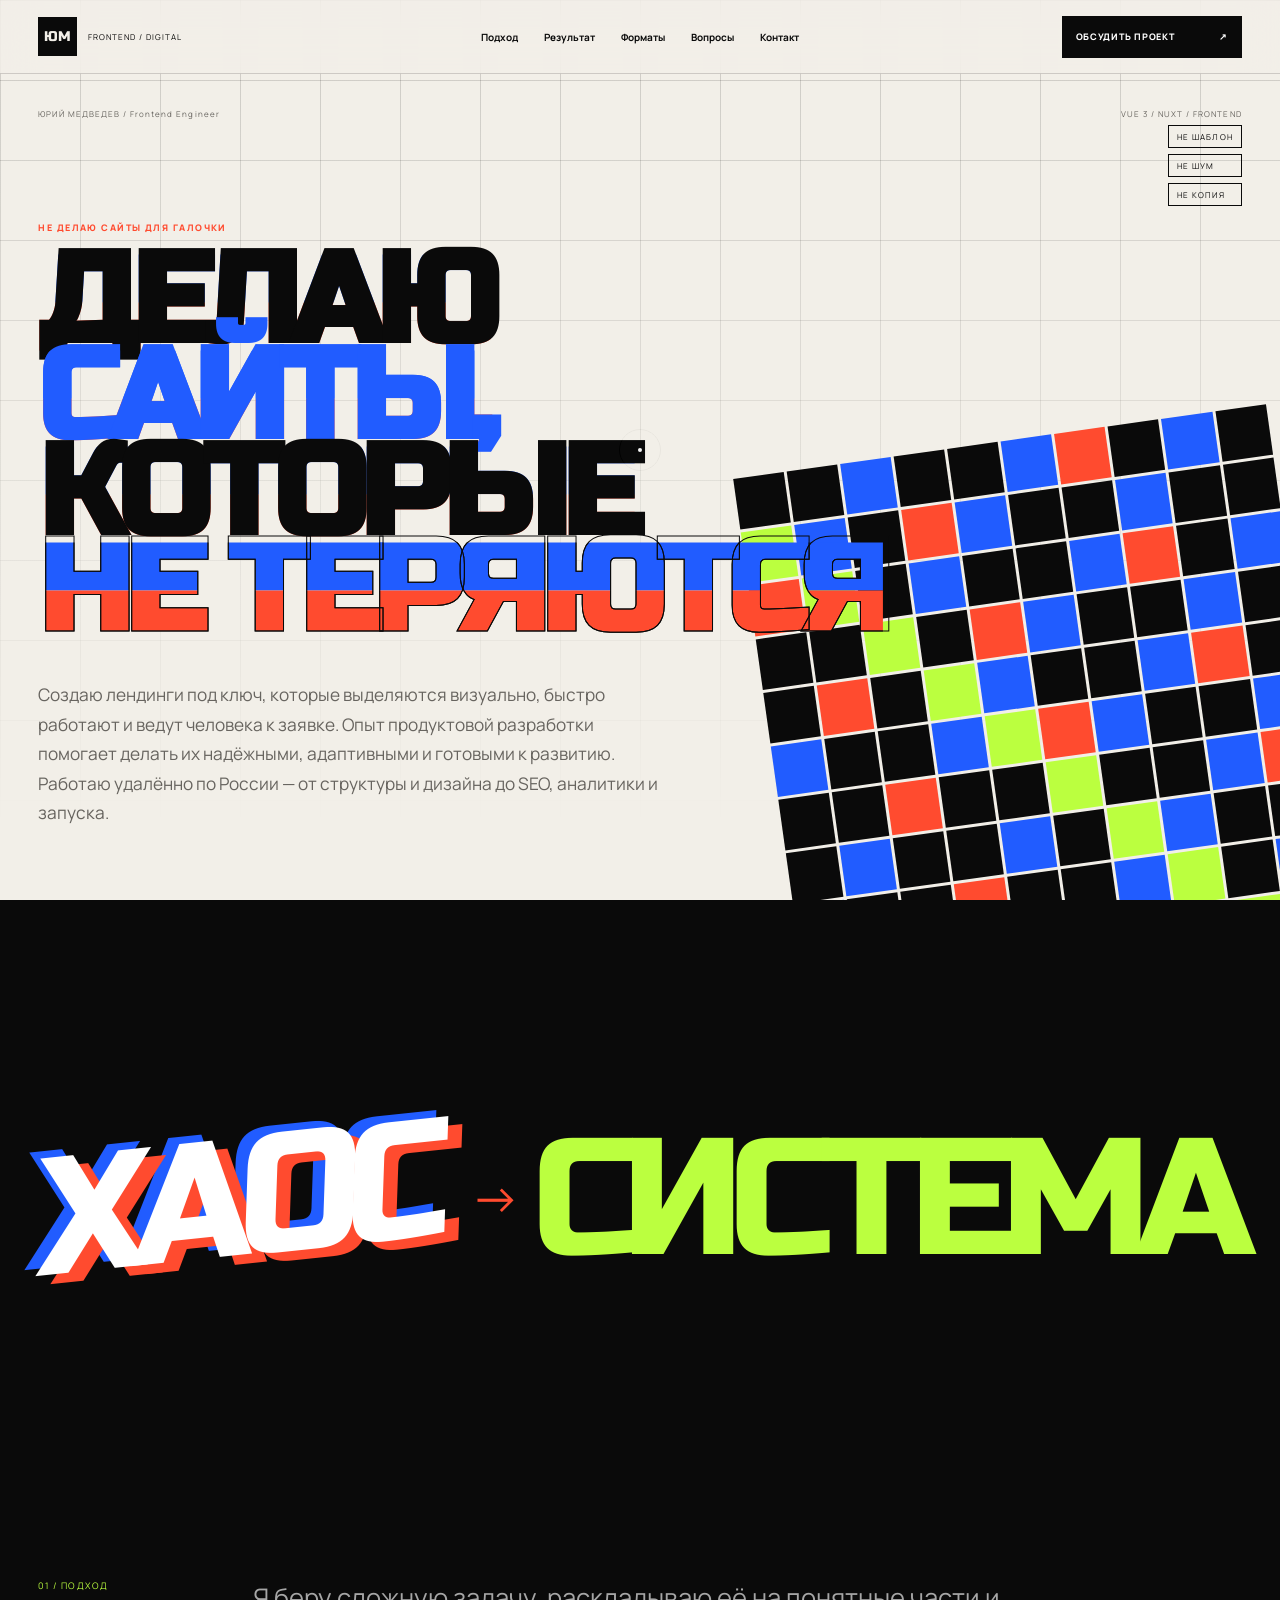
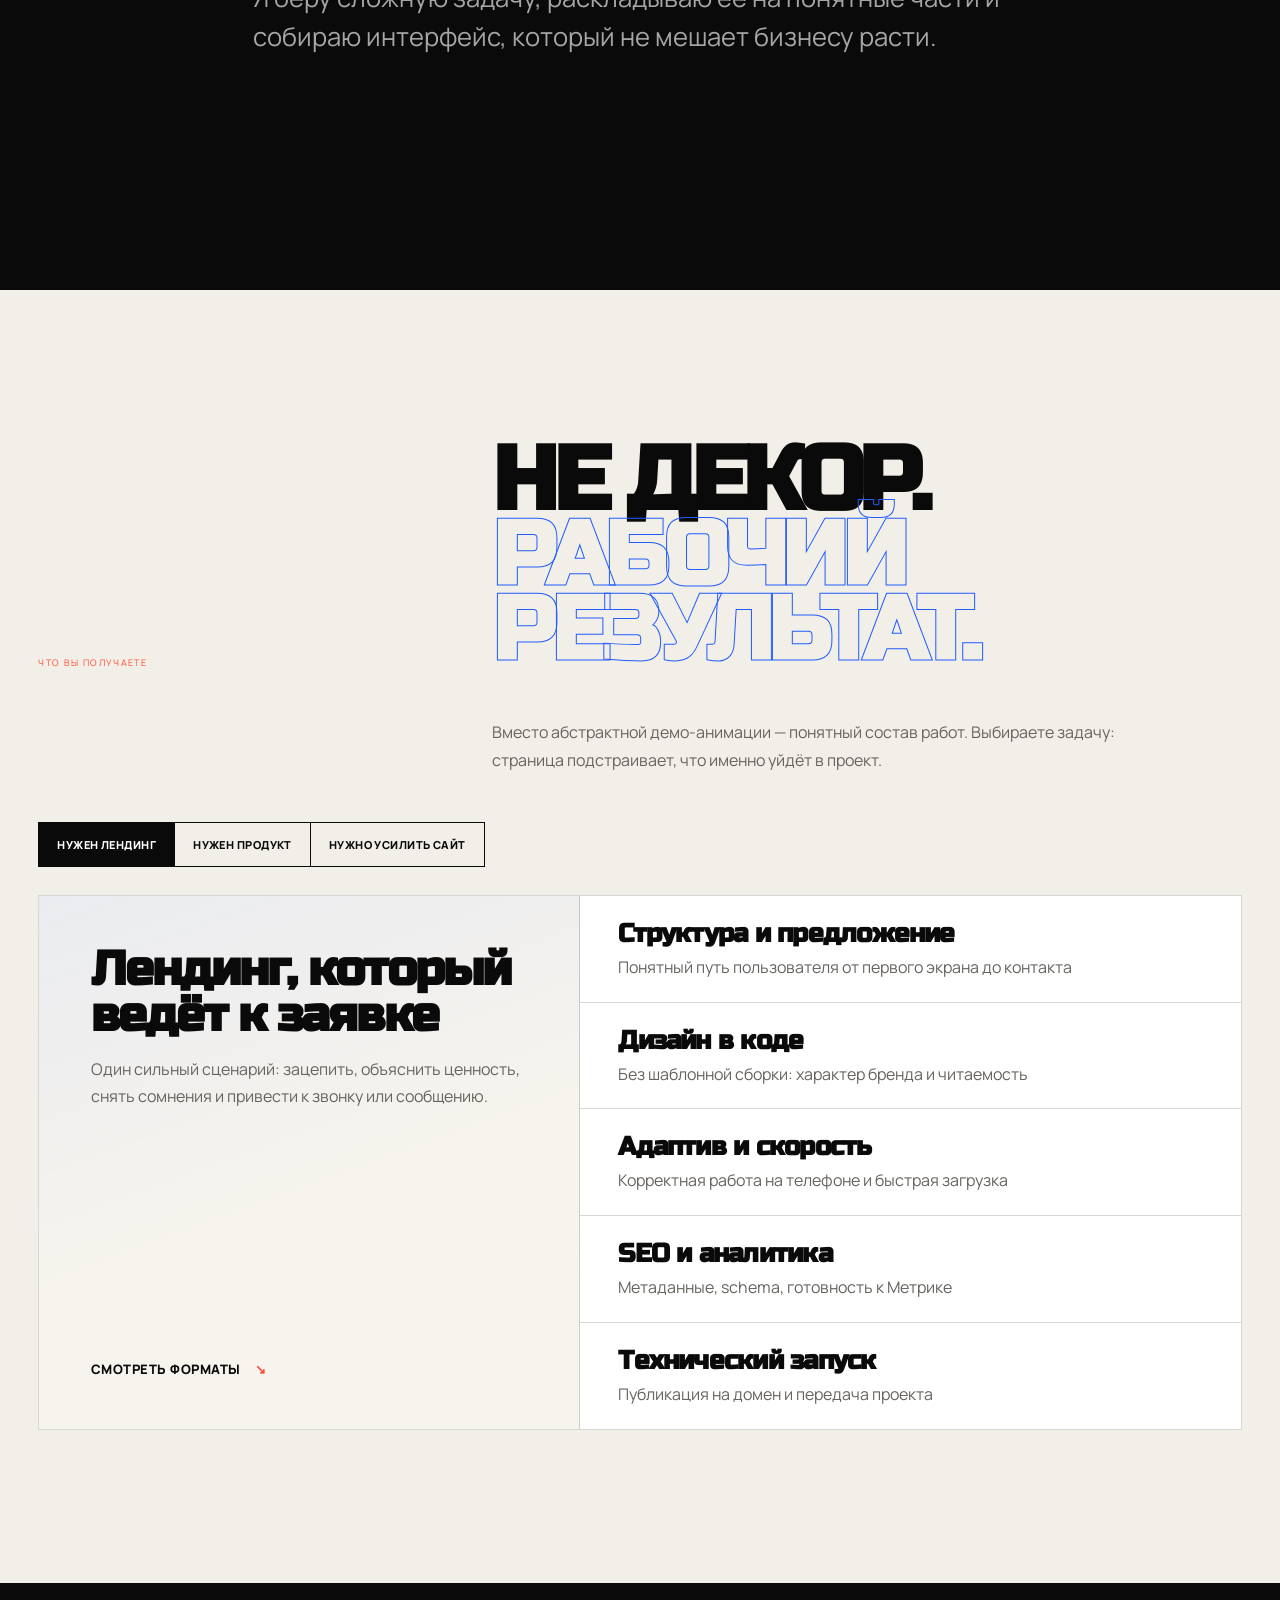
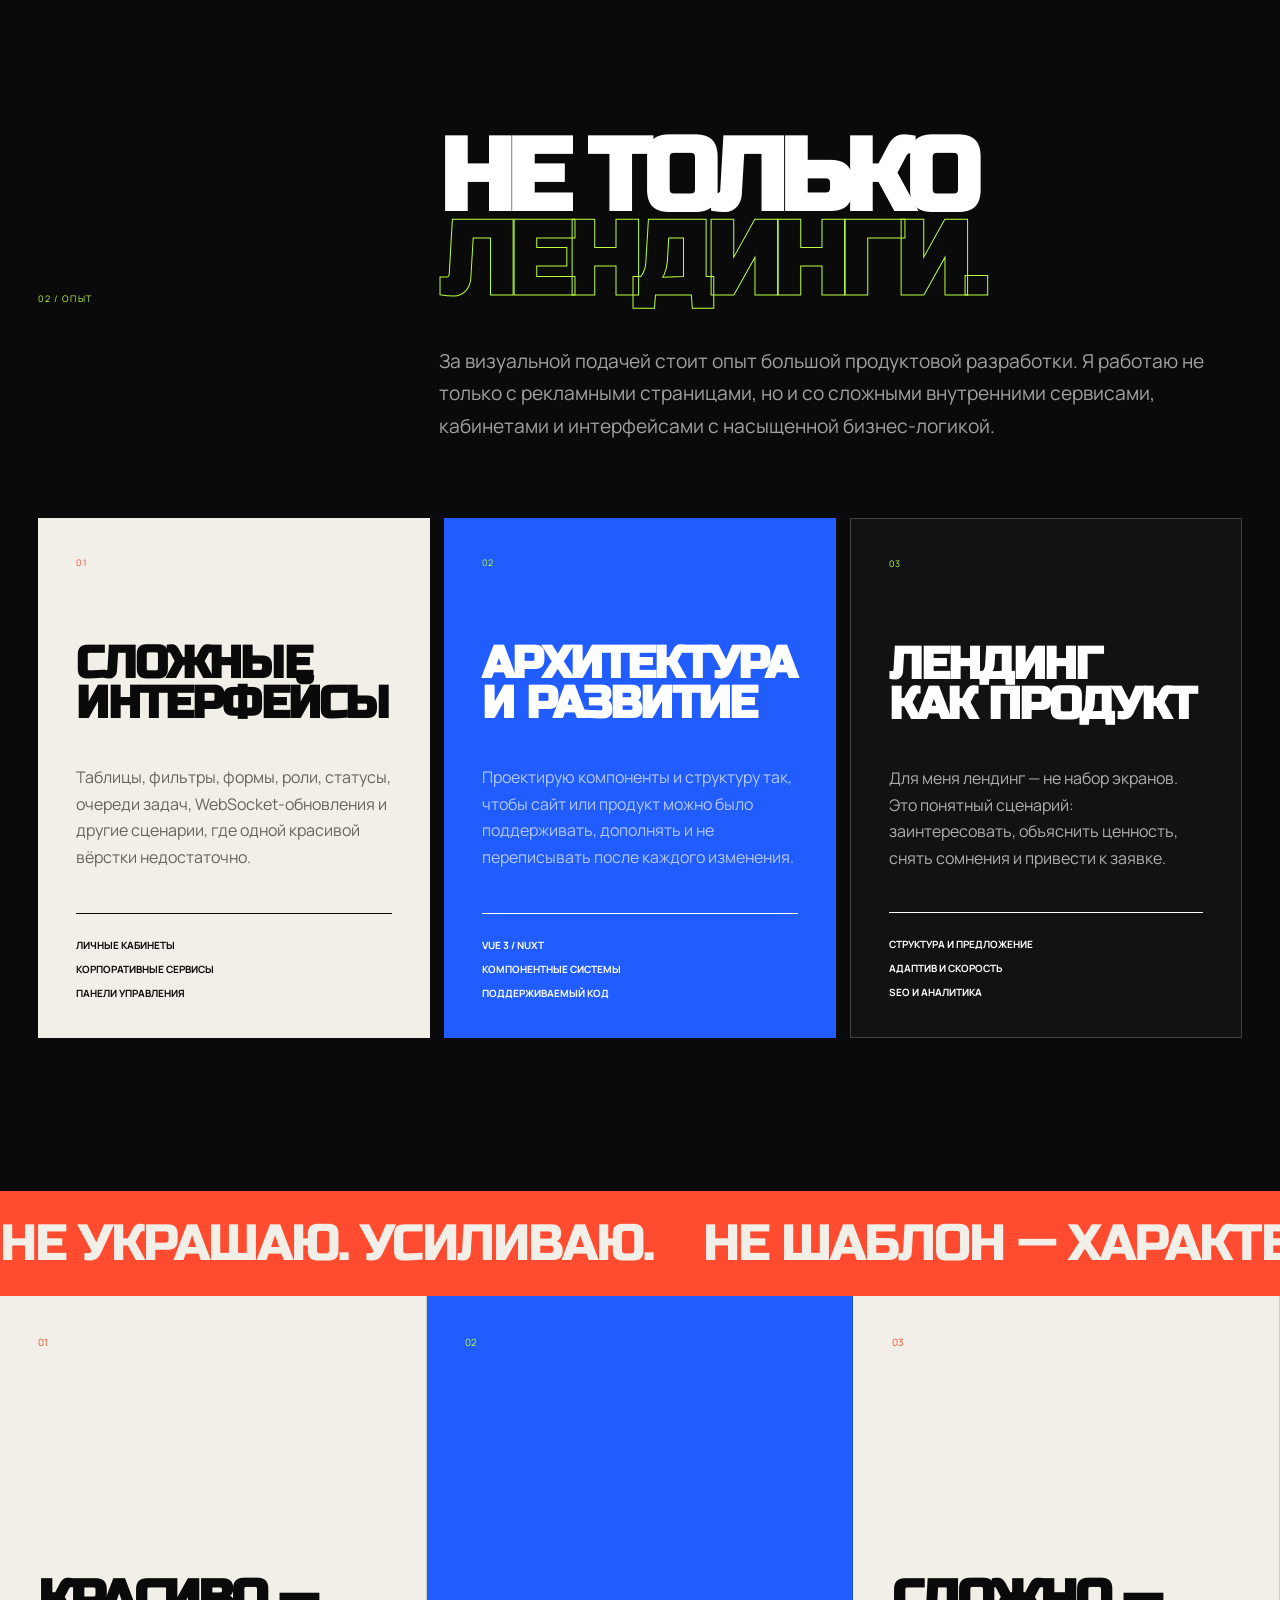
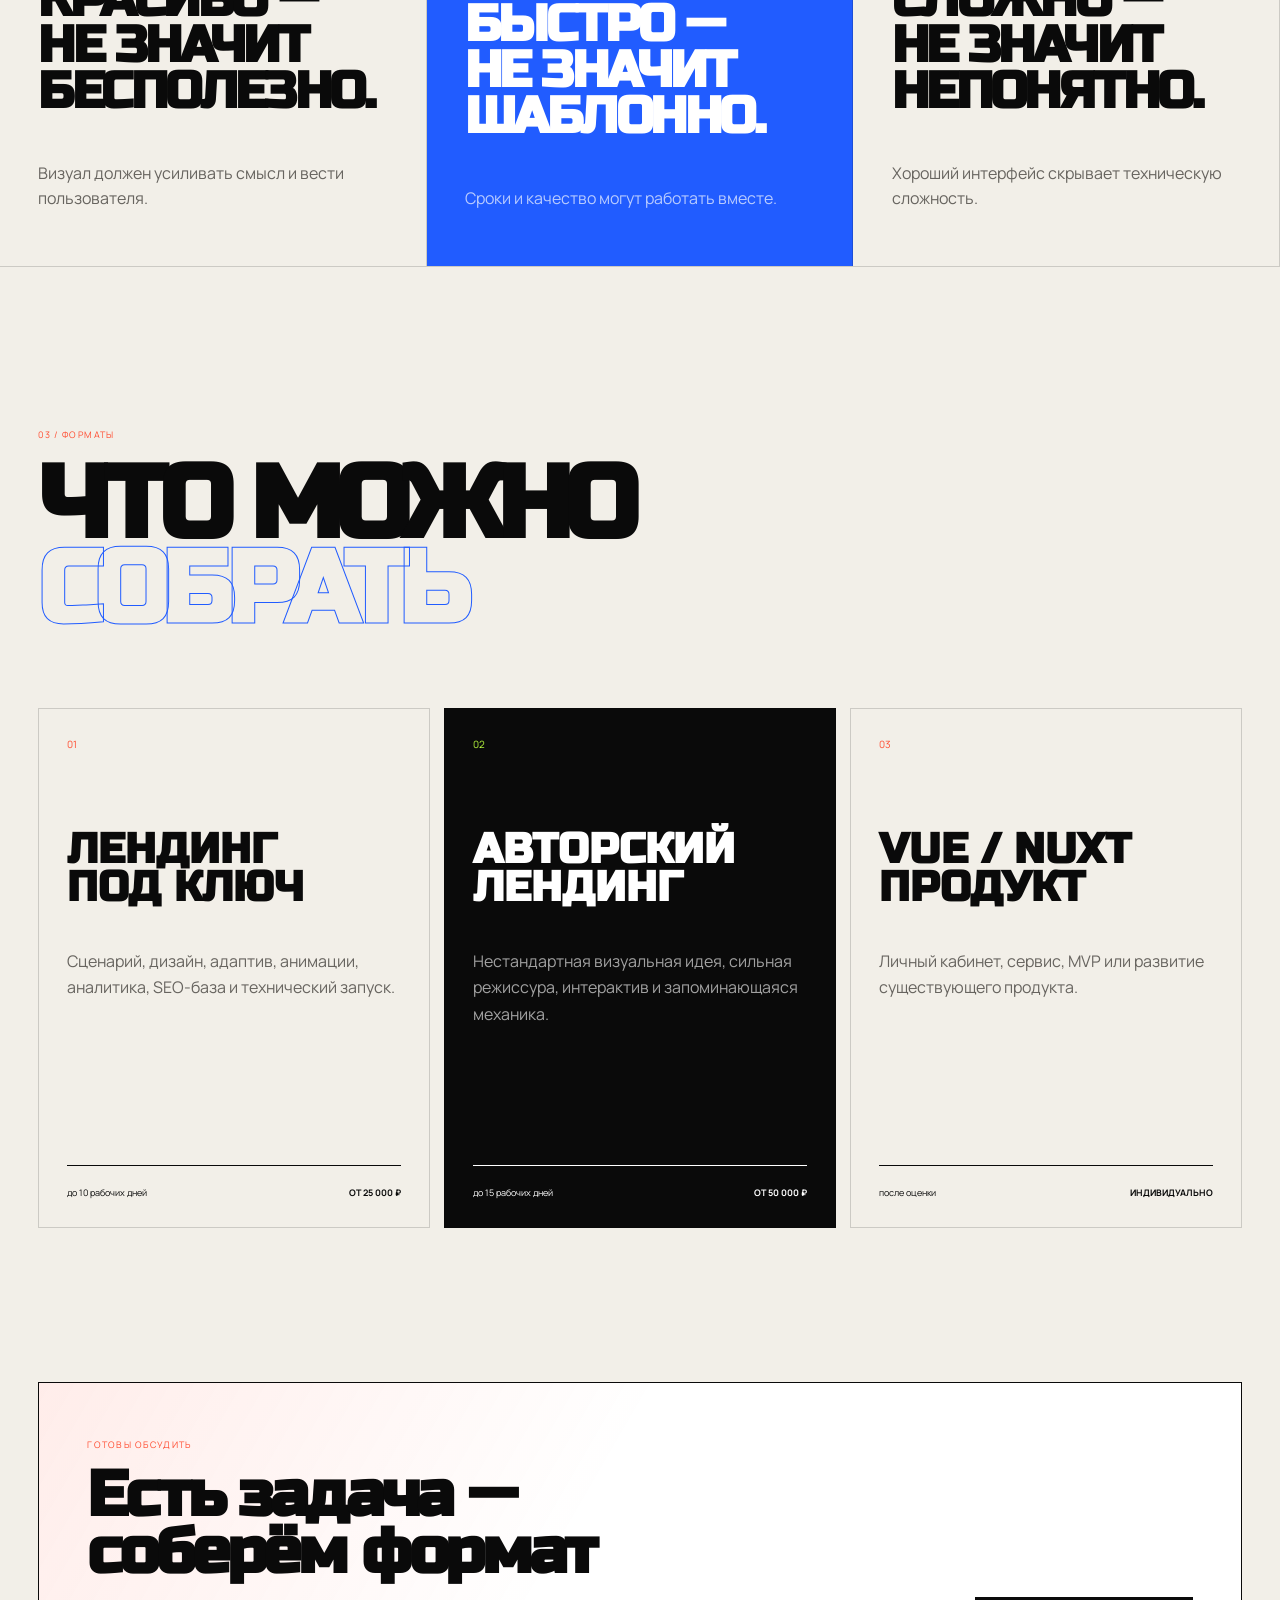
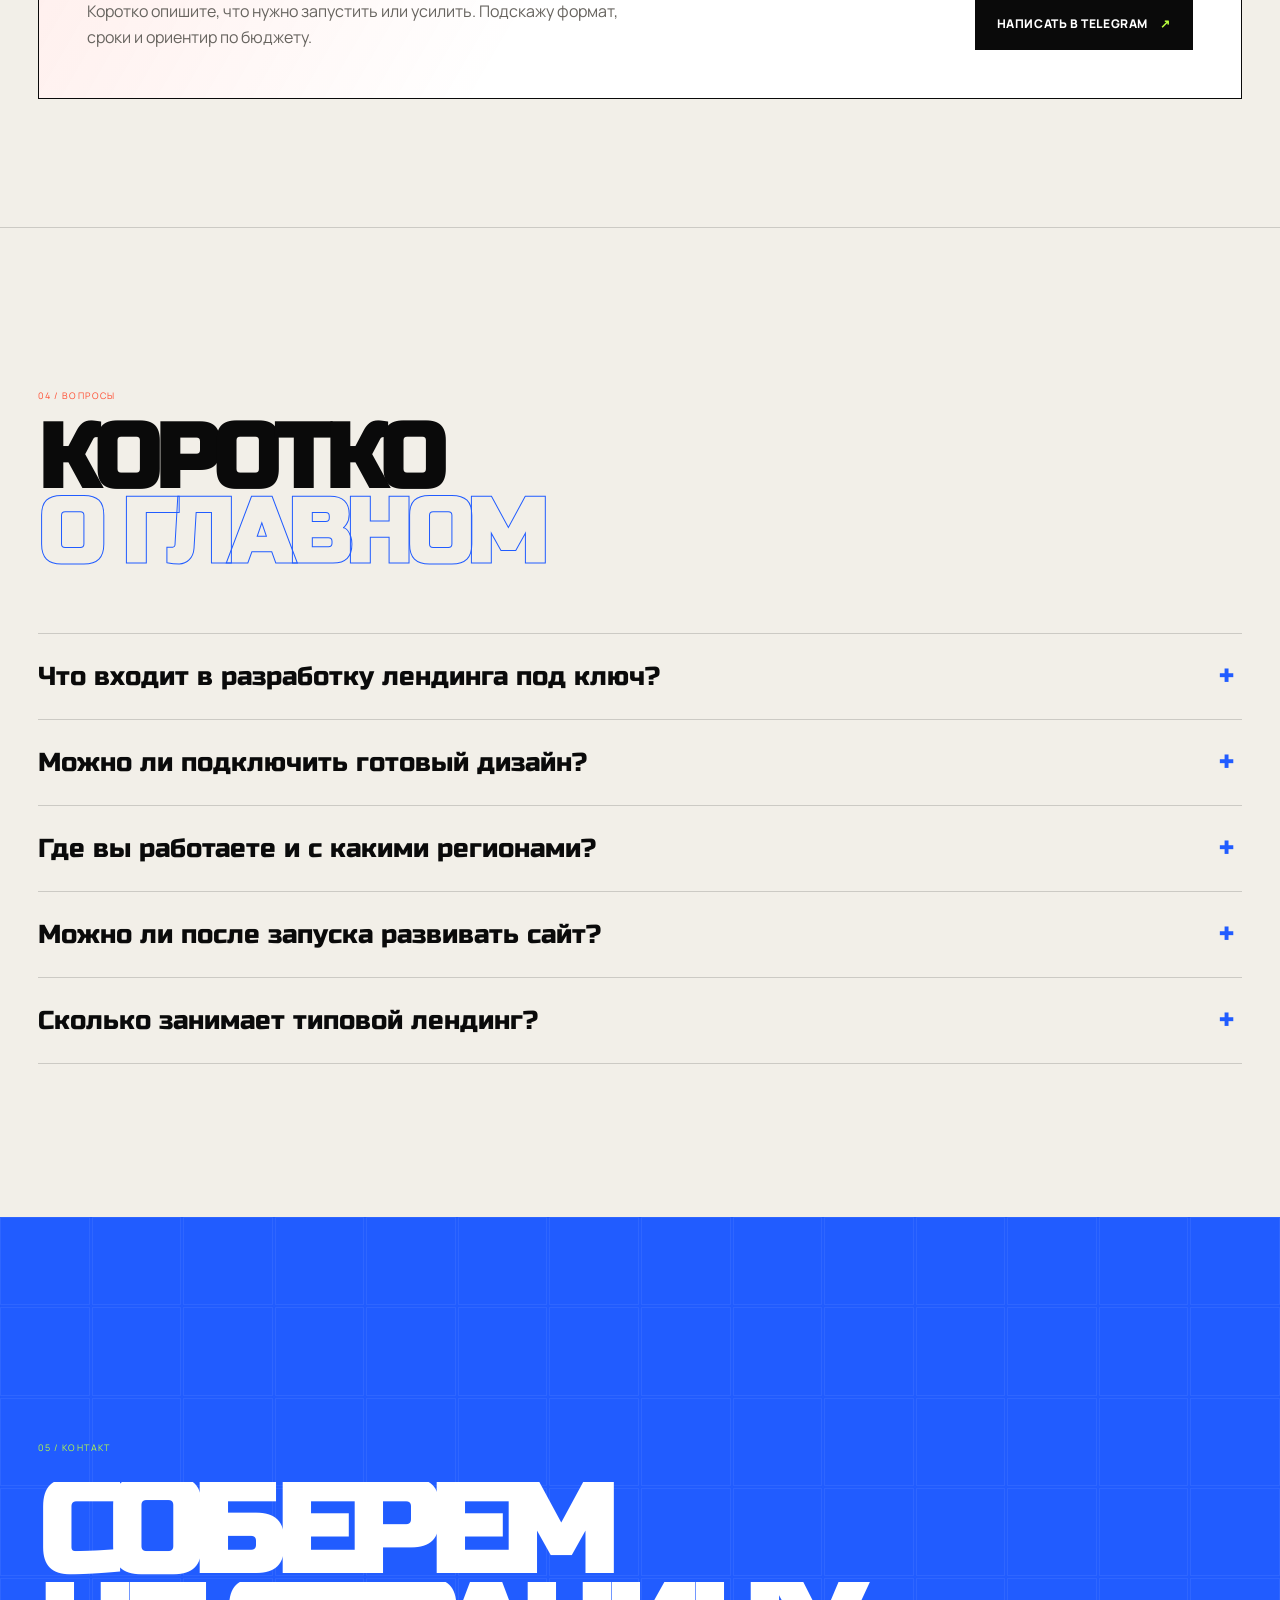
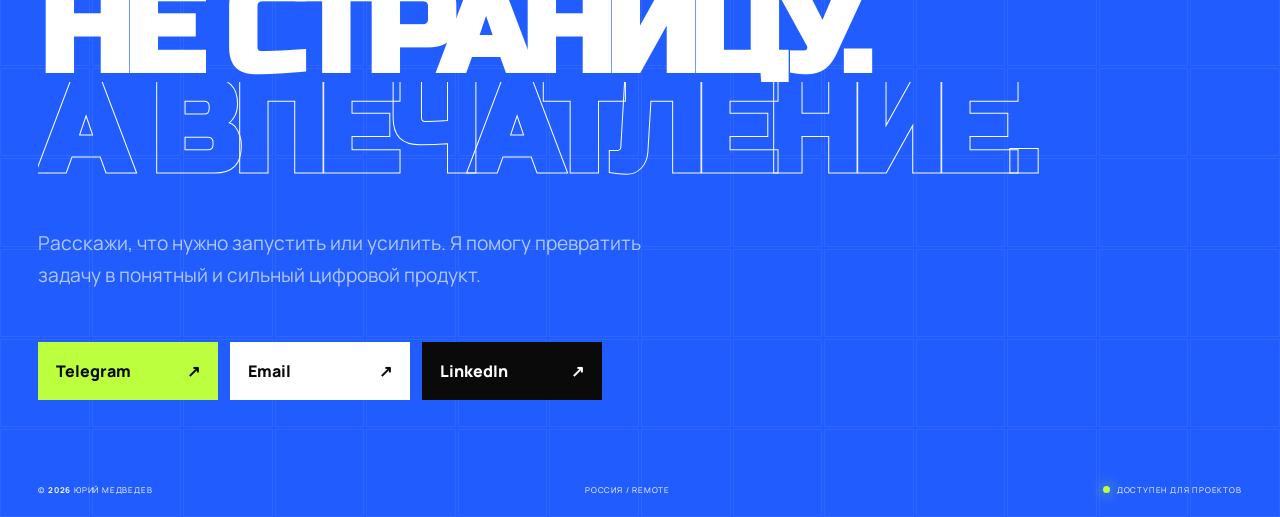
==== commit 7abf26f8: "фикс суммы" ====
--- a/index.html
+++ b/index.html
@@ -13,27 +13,27 @@
   <meta name="geo.region" content="RU-KGD">
   <meta name="geo.placename" content="Калининград">
   <meta name="keywords" content="разработка лендинга под ключ, авторский лендинг, создание сайта, Vue разработчик, Nuxt разработчик, frontend разработчик, продуктовый интерфейс, SEO лендинга, разработка сайта удалённо, Юрий Медведев">
-  <link rel="alternate" hreflang="ru" href="http://mdv39.xsph.ru/">
-  <link rel="alternate" hreflang="x-default" href="http://mdv39.xsph.ru/">
+  <link rel="alternate" hreflang="ru" href="https://ymdev.ru/">
+  <link rel="alternate" hreflang="x-default" href="https://ymdev.ru/">
 
   <meta property="og:type" content="website">
   <meta property="og:title" content="Юрий Медведев — лендинги и Vue / Nuxt-интерфейсы">
   <meta property="og:description" content="От структуры и дизайна до SEO, аналитики и запуска. Удалённо по всей России.">
-  <meta property="og:url" content="http://mdv39.xsph.ru/">
+  <meta property="og:url" content="https://ymdev.ru/">
   <meta property="og:site_name" content="Юрий Медведев — веб-разработка">
-  <meta property="og:image" content="http://mdv39.xsph.ru/preview.jpg">
+  <meta property="og:image" content="https://ymdev.ru/preview.jpg">
   <meta property="og:image:alt" content="Юрий Медведев — разработка лендингов и интерфейсов">
   <meta property="og:locale" content="ru_RU">
   <meta name="twitter:card" content="summary_large_image">
   <meta name="twitter:title" content="Разработка лендингов под ключ — Юрий Медведев">
   <meta name="twitter:description" content="Лендинги от 40 000 ₽ и сложные Vue / Nuxt-интерфейсы. Удалённо по России.">
-  <meta name="twitter:image" content="http://mdv39.xsph.ru/preview.jpg">
+  <meta name="twitter:image" content="https://ymdev.ru/preview.jpg">
 
   <link rel="icon" href="favicon.svg" type="image/svg+xml">
   <link rel="shortcut icon" href="favicon.svg" type="image/svg+xml">
   <link rel="apple-touch-icon" href="favicon.svg">
 
-  <link rel="canonical" href="http://mdv39.xsph.ru/">
+  <link rel="canonical" href="https://ymdev.ru/">
   <link rel="preconnect" href="https://fonts.googleapis.com">
   <link rel="preconnect" href="https://fonts.gstatic.com" crossorigin>
   <link href="https://fonts.googleapis.com/css2?family=Manrope:wght@400;500;600;700;800&family=Russo+One&display=swap" rel="stylesheet">
@@ -58,20 +58,20 @@
     "@graph": [
       {
         "@type": "WebSite",
-        "@id": "http://mdv39.xsph.ru/#website",
-        "url": "http://mdv39.xsph.ru/",
+        "@id": "https://ymdev.ru/#website",
+        "url": "https://ymdev.ru/",
         "name": "Юрий Медведев — разработка сайтов",
         "description": "Лендинги под ключ и Vue / Nuxt-интерфейсы: структура, дизайн, SEO, аналитика и запуск.",
         "inLanguage": "ru-RU",
-        "publisher": {"@id": "http://mdv39.xsph.ru/#person"}
+        "publisher": {"@id": "https://ymdev.ru/#person"}
       },
       {
         "@type": "Person",
-        "@id": "http://mdv39.xsph.ru/#person",
+        "@id": "https://ymdev.ru/#person",
         "name": "Юрий Медведев",
         "alternateName": "Yuri Medvedev",
         "jobTitle": "Frontend-разработчик",
-        "url": "http://mdv39.xsph.ru/",
+        "url": "https://ymdev.ru/",
         "email": "pq39kmk@mail.ru",
         "address": {
           "@type": "PostalAddress",
@@ -94,10 +94,10 @@
       },
       {
         "@type": "ProfessionalService",
-        "@id": "http://mdv39.xsph.ru/#service",
+        "@id": "https://ymdev.ru/#service",
         "name": "Разработка лендингов и веб-интерфейсов",
-        "url": "http://mdv39.xsph.ru/",
-        "provider": {"@id": "http://mdv39.xsph.ru/#person"},
+        "url": "https://ymdev.ru/",
+        "provider": {"@id": "https://ymdev.ru/#person"},
         "areaServed": [
           {"@type": "Country", "name": "Россия"},
           {"@type": "AdministrativeArea", "name": "Калининградская область"}
@@ -145,7 +145,7 @@
       },
       {
         "@type": "FAQPage",
-        "@id": "http://mdv39.xsph.ru/#faq",
+        "@id": "https://ymdev.ru/#faq",
         "mainEntity": [
           {
             "@type": "Question",
@@ -503,7 +503,7 @@
           </p>
           <div class="service-bottom">
             <span>до 10 рабочих дней</span>
-            <strong>от 40 000 ₽</strong>
+            <strong>от 25 000 ₽</strong>
           </div>
         </article>
 
@@ -515,8 +515,8 @@
             интерактив и запоминающаяся механика.
           </p>
           <div class="service-bottom">
-            <span>до 20 рабочих дней</span>
-            <strong>от 80 000 ₽</strong>
+            <span>до 15 рабочих дней</span>
+            <strong>от 50 000 ₽</strong>
           </div>
         </article>
 
